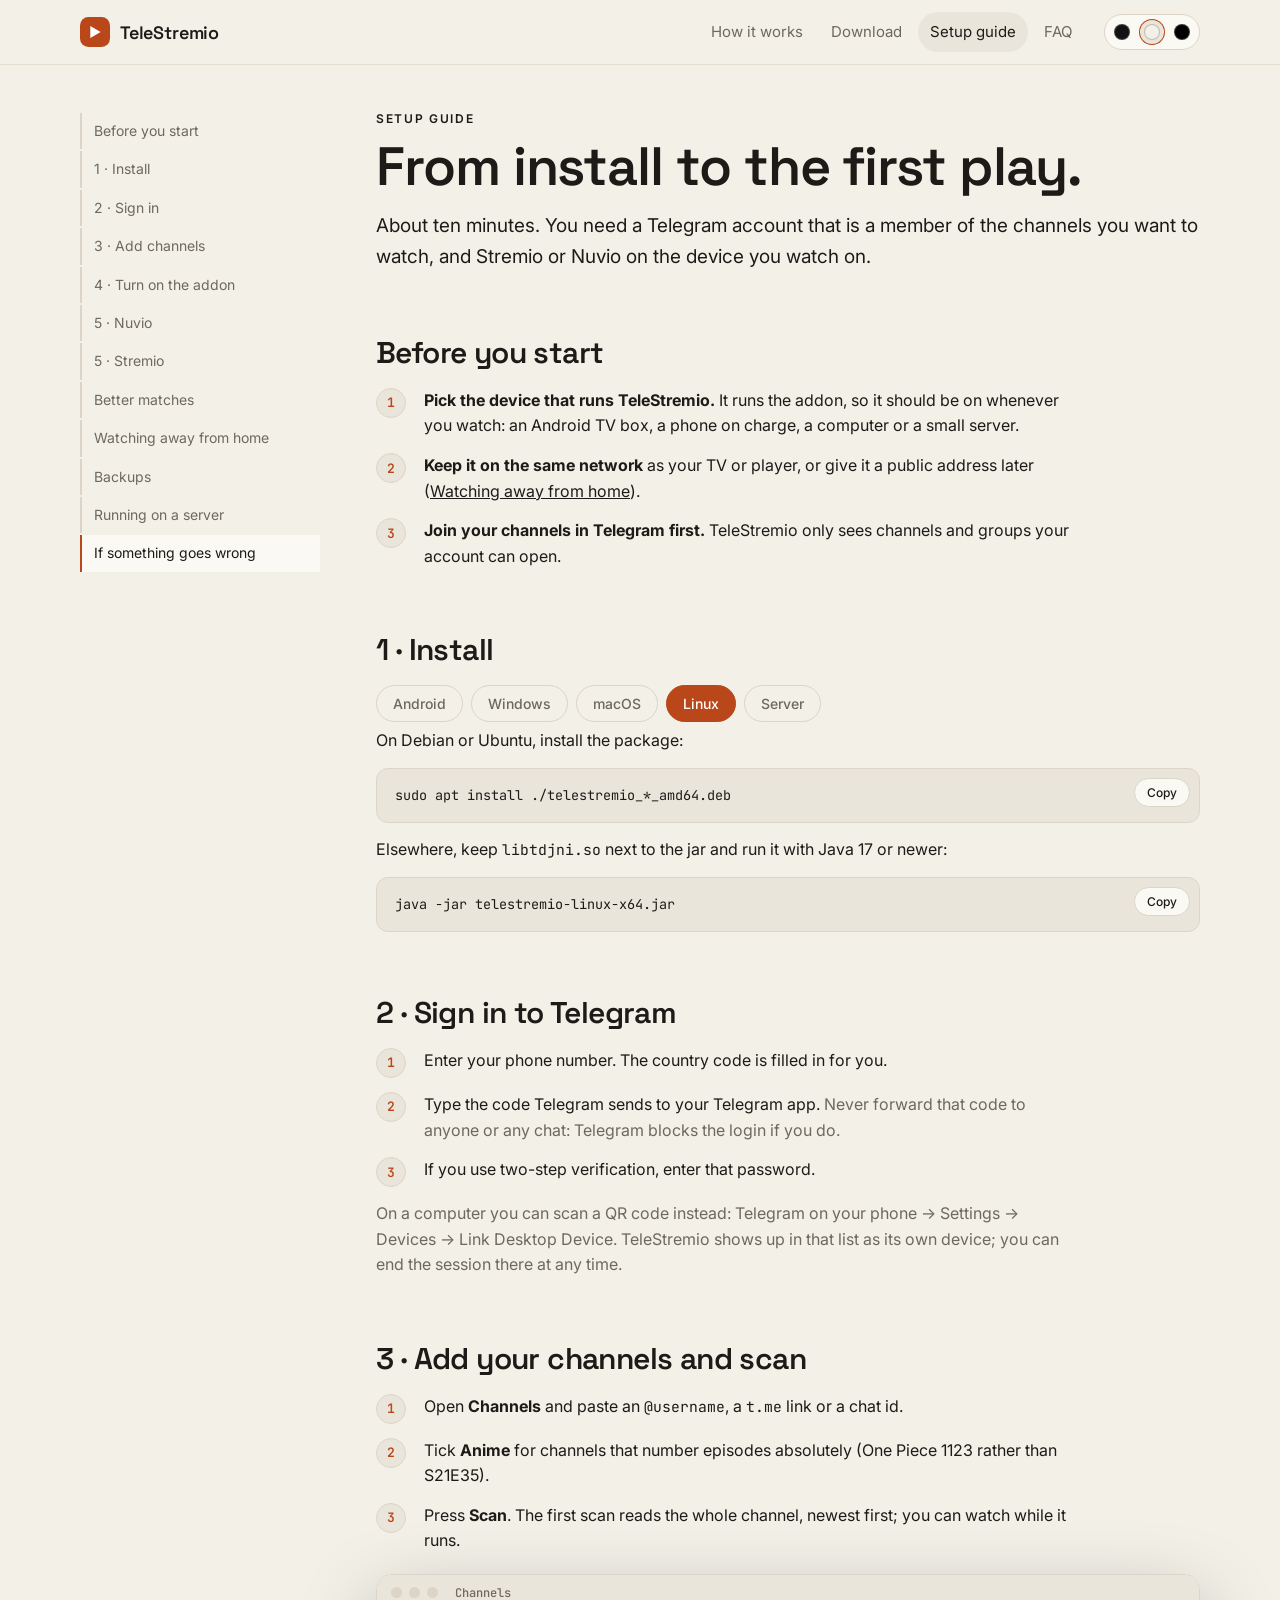
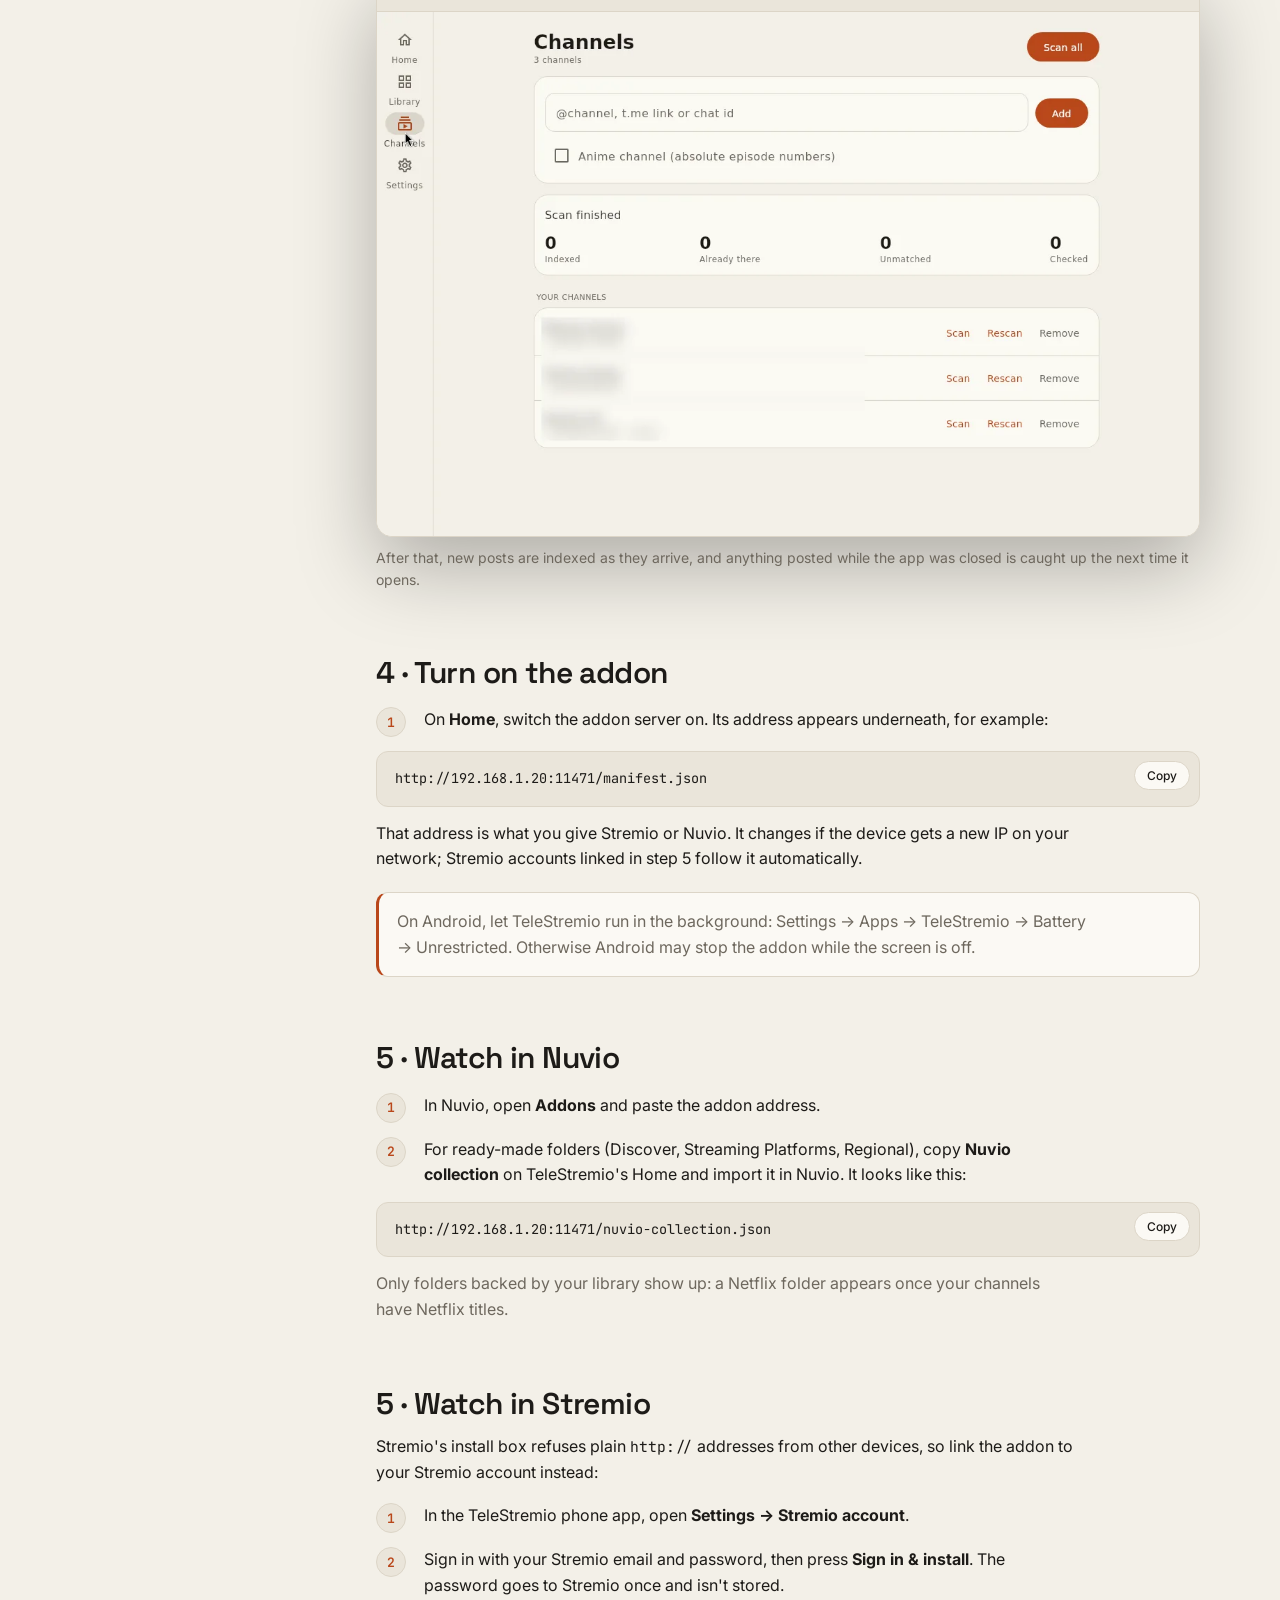
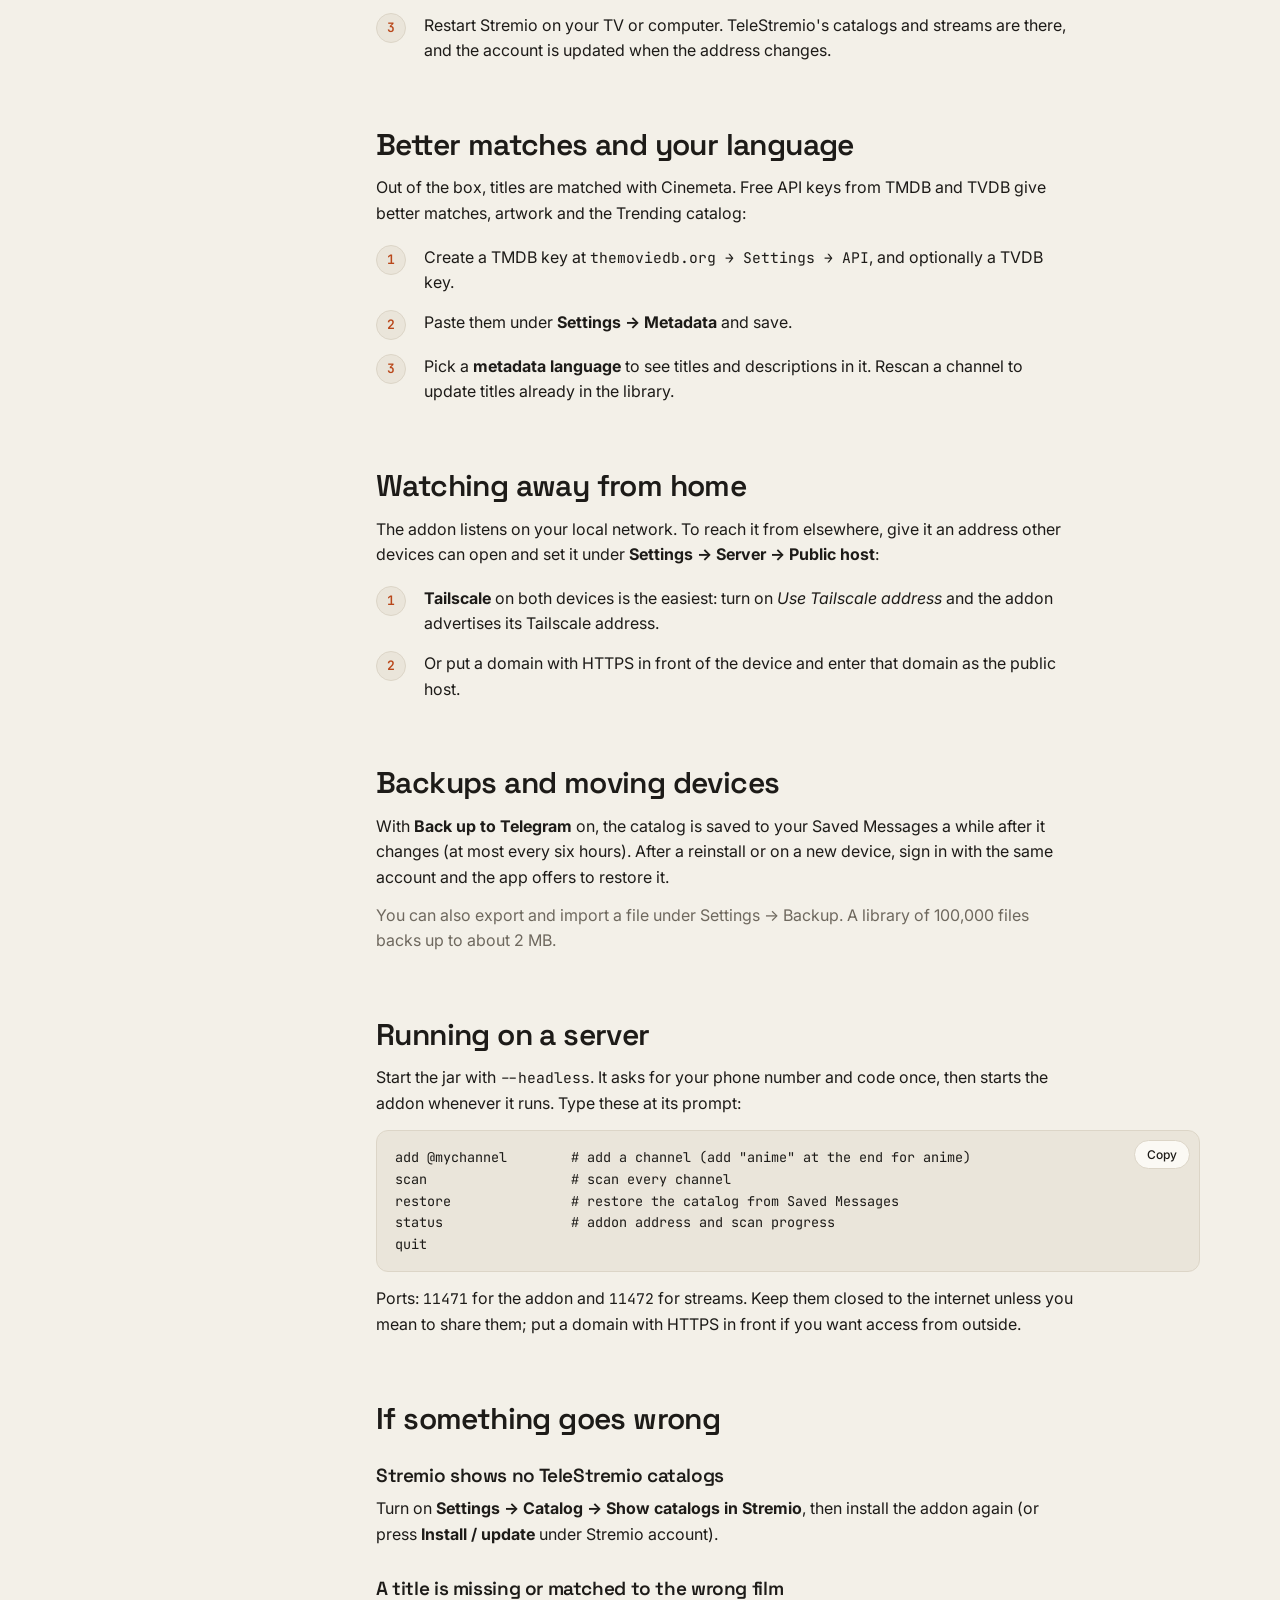
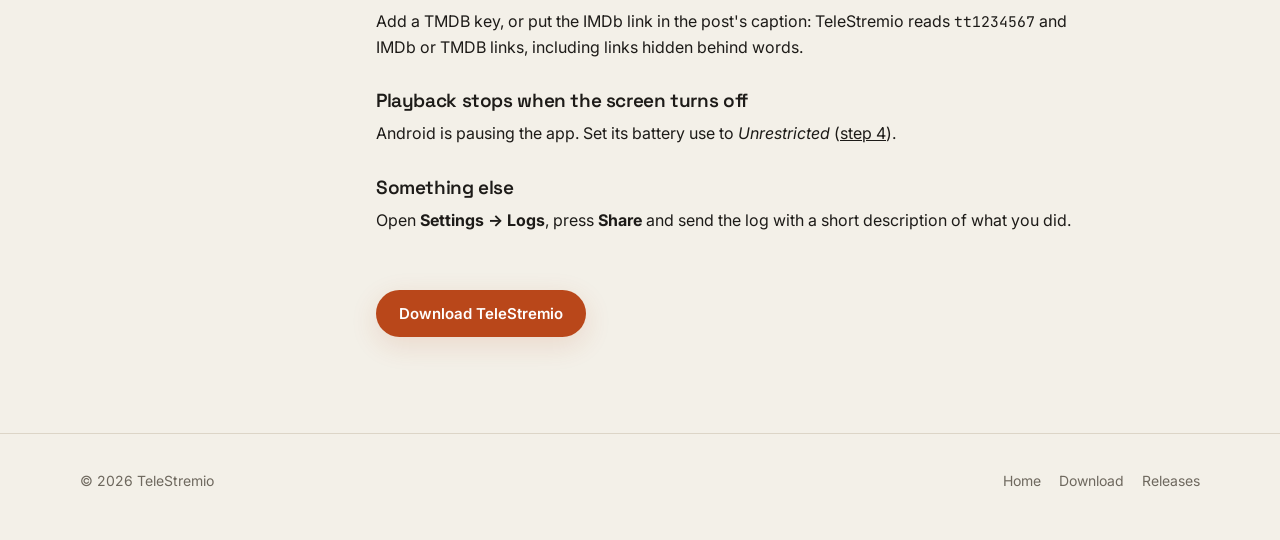
==== setup.html @ cc20a69c "Landing page and setup guide" ====
<!doctype html>
<html lang="en">
<head>
<meta charset="utf-8">
<meta name="viewport" content="width=device-width, initial-scale=1, viewport-fit=cover">
<title>TeleStremio Setup Guide</title>
<meta name="description" content="Install TeleStremio, sign in, add your channels and watch them in Stremio or Nuvio.">
<meta name="theme-color" content="#121212">
<link rel="icon" href="assets/mark.svg" type="image/svg+xml">
<link rel="preconnect" href="https://fonts.googleapis.com">
<link rel="preconnect" href="https://fonts.gstatic.com" crossorigin>
<link rel="stylesheet" href="https://fonts.googleapis.com/css2?family=Inter:wght@400;500;600&family=JetBrains+Mono:wght@400;500;600&family=Space+Grotesk:wght@500;600&display=swap">
<link rel="stylesheet" href="assets/site.css">
<script>try { const p = localStorage.getItem("palette"); if (p) document.documentElement.dataset.palette = p; } catch {}</script>
</head>
<body>

<header class="top">
  <div class="wrap">
    <a class="brand" href="./" aria-label="TeleStremio home">
      <svg viewBox="0 0 32 32" aria-hidden="true"><rect width="32" height="32" rx="9" fill="var(--accent)"/><path d="M11 9.5v13l11-6.5z" fill="var(--on-accent)"/></svg>
      TeleStremio
    </a>
    <nav class="nav" aria-label="Main">
      <a href="./#how">How it works</a>
      <a href="./#download">Download</a>
      <a href="setup.html" aria-current="page">Setup guide</a>
      <a href="./#faq">FAQ</a>
    </nav>
    <div class="palette" role="group" aria-label="Theme">
      <button type="button" data-p="ink" aria-label="Ink theme" title="Ink"><span style="background:#121212"></span></button>
      <button type="button" data-p="paper" aria-label="Paper theme" title="Paper"><span style="background:#f3f0e8"></span></button>
      <button type="button" data-p="night" aria-label="Night theme" title="Night"><span style="background:#000"></span></button>
    </div>
    <button class="menu-btn" type="button" aria-label="Menu" aria-expanded="false">
      <svg width="18" height="18" viewBox="0 0 24 24" fill="none" stroke="currentColor" stroke-width="2" stroke-linecap="round"><path d="M4 7h16M4 12h16M4 17h16"/></svg>
    </button>
  </div>
</header>

<main class="wrap guide">
  <nav class="toc" aria-label="On this page">
    <a href="#before">Before you start</a>
    <a href="#install">1 · Install</a>
    <a href="#sign-in">2 · Sign in</a>
    <a href="#channels">3 · Add channels</a>
    <a href="#addon">4 · Turn on the addon</a>
    <a href="#nuvio">5 · Nuvio</a>
    <a href="#stremio">5 · Stremio</a>
    <a href="#metadata">Better matches</a>
    <a href="#outside">Watching away from home</a>
    <a href="#backup">Backups</a>
    <a href="#server">Running on a server</a>
    <a href="#trouble">If something goes wrong</a>
  </nav>

  <article class="doc">
    <p class="eyebrow">Setup guide</p>
    <h1 style="margin-top:12px">From install to the first play.</h1>
    <p class="lede">About ten minutes. You need a Telegram account that is a member of the channels you want to watch, and Stremio or Nuvio on the device you watch on.</p>

    <h2 id="before">Before you start</h2>
    <ul class="steps">
      <li><div><b>Pick the device that runs TeleStremio.</b> It runs the addon, so it should be on whenever you watch: an Android TV box, a phone on charge, a computer or a small server.</div></li>
      <li><div><b>Keep it on the same network</b> as your TV or player, or give it a public address later (<a href="#outside">Watching away from home</a>).</div></li>
      <li><div><b>Join your channels in Telegram first.</b> TeleStremio only sees channels and groups your account can open.</div></li>
    </ul>

    <h2 id="install">1 · Install</h2>
    <div class="os-tabs tabs" role="tablist" data-group="install">
      <button class="tab os-tab" role="tab" data-os="android" aria-selected="true">Android</button>
      <button class="tab os-tab" role="tab" data-os="windows" aria-selected="false">Windows</button>
      <button class="tab os-tab" role="tab" data-os="macos" aria-selected="false">macOS</button>
      <button class="tab os-tab" role="tab" data-os="linux" aria-selected="false">Linux</button>
      <button class="tab os-tab" role="tab" data-os="server" aria-selected="false">Server</button>
    </div>
    <div class="os-panel" data-group="install" data-os="android">
      <ol class="steps">
        <li><div>Download the APK from the <a href="./#download">download section</a>. <span class="muted">If you're unsure which one, take <span class="mono">universal</span>.</span></div></li>
        <li><div>Open it and allow installs from your browser or file manager when Android asks.</div></li>
        <li><div>On Android TV, the free <b>Downloader</b> app from the Play Store can fetch the APK with the remote.</div></li>
      </ol>
      <div class="callout"><p>TeleStremio checks for new versions twice a day and tells you, even when it's closed. Updating keeps your library.</p></div>
    </div>
    <div class="os-panel" data-group="install" data-os="windows" hidden>
      <ol class="steps">
        <li><div>Download the <span class="mono">.msi</span> and run it.</div></li>
        <li><div>Windows SmartScreen may warn about an unknown publisher: choose <b>More info → Run anyway</b>.</div></li>
        <li><div>Open TeleStremio from the Start menu.</div></li>
      </ol>
    </div>
    <div class="os-panel" data-group="install" data-os="macos" hidden>
      <ol class="steps">
        <li><div>Download the <span class="mono">.dmg</span> (Apple Silicon: M1 and newer) and drag TeleStremio into Applications.</div></li>
        <li><div>The app isn't notarized yet, so the first time, <b>right-click it → Open</b>, then confirm.</div></li>
      </ol>
    </div>
    <div class="os-panel" data-group="install" data-os="linux" hidden>
      <p>On Debian or Ubuntu, install the package:</p>
      <div class="codeblock"><pre>sudo apt install ./telestremio_*_amd64.deb</pre><button class="copy" type="button">Copy</button></div>
      <p>Elsewhere, keep <span class="mono">libtdjni.so</span> next to the jar and run it with Java 17 or newer:</p>
      <div class="codeblock"><pre>java -jar telestremio-linux-x64.jar</pre><button class="copy" type="button">Copy</button></div>
    </div>
    <div class="os-panel" data-group="install" data-os="server" hidden>
      <p>No screen needed. Copy the jar and <span class="mono">libtdjni.so</span> to the server and start it headless; it signs in from the terminal. See <a href="#server">Running on a server</a>.</p>
      <div class="codeblock"><pre>java -Xmx384m -jar telestremio-linux-x64.jar --headless</pre><button class="copy" type="button">Copy</button></div>
    </div>

    <h2 id="sign-in">2 · Sign in to Telegram</h2>
    <ol class="steps">
      <li><div>Enter your phone number. The country code is filled in for you.</div></li>
      <li><div>Type the code Telegram sends to your Telegram app. <span class="muted">Never forward that code to anyone or any chat: Telegram blocks the login if you do.</span></div></li>
      <li><div>If you use two-step verification, enter that password.</div></li>
    </ol>
    <p class="muted" style="margin-top:14px">On a computer you can scan a QR code instead: Telegram on your phone → Settings → Devices → Link Desktop Device. TeleStremio shows up in that list as its own device; you can end the session there at any time.</p>

    <h2 id="channels">3 · Add your channels and scan</h2>
    <ol class="steps">
      <li><div>Open <b>Channels</b> and paste an <span class="mono">@username</span>, a <span class="mono">t.me</span> link or a chat id.</div></li>
      <li><div>Tick <b>Anime</b> for channels that number episodes absolutely (One Piece 1123 rather than S21E35).</div></li>
      <li><div>Press <b>Scan</b>. The first scan reads the whole channel, newest first; you can watch while it runs.</div></li>
    </ol>
    <figure class="figure">
      <div class="window"><div class="window-bar"><i></i><i></i><i></i><span>Channels</span></div><div class="shot"><img data-shot="channels" src="shots/ink-channels.webp" alt="The Channels screen with three channels and the scan card" width="1180" height="752" loading="lazy"></div></div>
      <figcaption>After that, new posts are indexed as they arrive, and anything posted while the app was closed is caught up the next time it opens.</figcaption>
    </figure>

    <h2 id="addon">4 · Turn on the addon</h2>
    <ol class="steps">
      <li><div>On <b>Home</b>, switch the addon server on. Its address appears underneath, for example:</div></li>
    </ol>
    <div class="codeblock"><pre>http://192.168.1.20:11471/manifest.json</pre><button class="copy" type="button">Copy</button></div>
    <p>That address is what you give Stremio or Nuvio. It changes if the device gets a new IP on your network; Stremio accounts linked in step 5 follow it automatically.</p>
    <div class="callout"><p>On Android, let TeleStremio run in the background: Settings → Apps → TeleStremio → Battery → Unrestricted. Otherwise Android may stop the addon while the screen is off.</p></div>

    <h2 id="nuvio">5 · Watch in Nuvio</h2>
    <ol class="steps">
      <li><div>In Nuvio, open <b>Addons</b> and paste the addon address.</div></li>
      <li><div>For ready-made folders (Discover, Streaming Platforms, Regional), copy <b>Nuvio collection</b> on TeleStremio's Home and import it in Nuvio. It looks like this:</div></li>
    </ol>
    <div class="codeblock"><pre>http://192.168.1.20:11471/nuvio-collection.json</pre><button class="copy" type="button">Copy</button></div>
    <p class="muted">Only folders backed by your library show up: a Netflix folder appears once your channels have Netflix titles.</p>

    <h2 id="stremio">5 · Watch in Stremio</h2>
    <p>Stremio's install box refuses plain <span class="mono">http://</span> addresses from other devices, so link the addon to your Stremio account instead:</p>
    <ol class="steps">
      <li><div>In the TeleStremio phone app, open <b>Settings → Stremio account</b>.</div></li>
      <li><div>Sign in with your Stremio email and password, then press <b>Sign in &amp; install</b>. The password goes to Stremio once and isn't stored.</div></li>
      <li><div>Restart Stremio on your TV or computer. TeleStremio's catalogs and streams are there, and the account is updated when the address changes.</div></li>
    </ol>

    <h2 id="metadata">Better matches and your language</h2>
    <p>Out of the box, titles are matched with Cinemeta. Free API keys from TMDB and TVDB give better matches, artwork and the Trending catalog:</p>
    <ol class="steps">
      <li><div>Create a TMDB key at <span class="mono">themoviedb.org → Settings → API</span>, and optionally a TVDB key.</div></li>
      <li><div>Paste them under <b>Settings → Metadata</b> and save.</div></li>
      <li><div>Pick a <b>metadata language</b> to see titles and descriptions in it. Rescan a channel to update titles already in the library.</div></li>
    </ol>

    <h2 id="outside">Watching away from home</h2>
    <p>The addon listens on your local network. To reach it from elsewhere, give it an address other devices can open and set it under <b>Settings → Server → Public host</b>:</p>
    <ul class="steps">
      <li><div><b>Tailscale</b> on both devices is the easiest: turn on <i>Use Tailscale address</i> and the addon advertises its Tailscale address.</div></li>
      <li><div>Or put a domain with HTTPS in front of the device and enter that domain as the public host.</div></li>
    </ul>

    <h2 id="backup">Backups and moving devices</h2>
    <p>With <b>Back up to Telegram</b> on, the catalog is saved to your Saved Messages a while after it changes (at most every six hours). After a reinstall or on a new device, sign in with the same account and the app offers to restore it.</p>
    <p class="muted">You can also export and import a file under Settings → Backup. A library of 100,000 files backs up to about 2 MB.</p>

    <h2 id="server">Running on a server</h2>
    <p>Start the jar with <span class="mono">--headless</span>. It asks for your phone number and code once, then starts the addon whenever it runs. Type these at its prompt:</p>
    <div class="codeblock"><pre>add @mychannel        # add a channel (add "anime" at the end for anime)
scan                  # scan every channel
restore               # restore the catalog from Saved Messages
status                # addon address and scan progress
quit</pre><button class="copy" type="button">Copy</button></div>
    <p>Ports: <span class="mono">11471</span> for the addon and <span class="mono">11472</span> for streams. Keep them closed to the internet unless you mean to share them; put a domain with HTTPS in front if you want access from outside.</p>

    <h2 id="trouble">If something goes wrong</h2>
    <h3>Stremio shows no TeleStremio catalogs</h3>
    <p>Turn on <b>Settings → Catalog → Show catalogs in Stremio</b>, then install the addon again (or press <b>Install / update</b> under Stremio account).</p>
    <h3>A title is missing or matched to the wrong film</h3>
    <p>Add a TMDB key, or put the IMDb link in the post's caption: TeleStremio reads <span class="mono">tt1234567</span> and IMDb or TMDB links, including links hidden behind words.</p>
    <h3>Playback stops when the screen turns off</h3>
    <p>Android is pausing the app. Set its battery use to <i>Unrestricted</i> (<a href="#addon">step 4</a>).</p>
    <h3>Something else</h3>
    <p>Open <b>Settings → Logs</b>, press <b>Share</b> and send the log with a short description of what you did.</p>

    <p style="margin-top:56px"><a class="btn btn-primary" href="./#download">Download TeleStremio</a></p>
  </article>
</main>

<footer>
  <div class="wrap">
    <span>© <span data-year>2026</span> TeleStremio</span>
    <nav aria-label="Footer">
      <a href="./">Home</a>
      <a href="./#download">Download</a>
      <a href="https://github.com/weebzone/TeleStremio-Landing/releases">Releases</a>
    </nav>
  </div>
</footer>

<script src="assets/site.js" defer></script>
</body>
</html>
---- assets/site.css ----
/* TeleStremio site.
   Layout: a signal path — channel → index → player — told left to right on wide screens and
   top to bottom on phones; the app's own three palettes theme the page and its screenshots. */
:root {
  /* Paper (light) */
  --bg: #f3f0e8; --surface: #fbf9f4; --surface-2: #eae5da; --line: #dcd5c7;
  --fg: #1d1b18; --muted: #6e685e; --accent: #b9471a; --on-accent: #ffffff; --ok: #3f7d2c;
  --glow: rgb(185 71 26 / .14);
  --display: "Space Grotesk", ui-sans-serif, system-ui, sans-serif;
  --body: "Inter", ui-sans-serif, system-ui, sans-serif;
  --mono: "JetBrains Mono", ui-monospace, "SFMono-Regular", Menlo, Consolas, monospace;
  --r: 18px; --r-sm: 12px;
  --max: 1160px;
  color-scheme: light;
}
/* Ink (dark) follows the system unless a palette was picked. */
@media (prefers-color-scheme: dark) {
  :root:not([data-palette]) {
    --bg: #121212; --surface: #1a1a19; --surface-2: #232321; --line: #2e2d2a;
    --fg: #efece6; --muted: #8f8a82; --accent: #e9a23b; --on-accent: #1a1405; --ok: #7bb662;
    --glow: rgb(233 162 59 / .16); color-scheme: dark;
  }
}
:root[data-palette="ink"] {
  --bg: #121212; --surface: #1a1a19; --surface-2: #232321; --line: #2e2d2a;
  --fg: #efece6; --muted: #8f8a82; --accent: #e9a23b; --on-accent: #1a1405; --ok: #7bb662;
  --glow: rgb(233 162 59 / .16); color-scheme: dark;
}
:root[data-palette="paper"] {
  --bg: #f3f0e8; --surface: #fbf9f4; --surface-2: #eae5da; --line: #dcd5c7;
  --fg: #1d1b18; --muted: #6e685e; --accent: #b9471a; --on-accent: #ffffff; --ok: #3f7d2c;
  --glow: rgb(185 71 26 / .14); color-scheme: light;
}
:root[data-palette="night"] {
  --bg: #000000; --surface: #0b0b0b; --surface-2: #151515; --line: #222222;
  --fg: #e6e6e6; --muted: #7c7c7c; --accent: #8cc4ae; --on-accent: #06140f; --ok: #8cc4ae;
  --glow: rgb(140 196 174 / .14); color-scheme: dark;
}

*, *::before, *::after { box-sizing: border-box; }
html { scroll-behavior: smooth; -webkit-text-size-adjust: 100%; }
body {
  margin: 0; background: var(--bg); color: var(--fg);
  font: 16px/1.6 var(--body); text-rendering: optimizeLegibility;
  transition: background-color .35s ease, color .35s ease;
}
img { max-width: 100%; display: block; }
a { color: inherit; }
:focus-visible { outline: 2px solid var(--accent); outline-offset: 3px; border-radius: 6px; }
h1, h2, h3 { font-family: var(--display); font-weight: 600; line-height: 1.12; letter-spacing: -.02em; text-wrap: balance; margin: 0; }
p { margin: 0; }
code, .mono { font-family: var(--mono); font-size: .92em; }

.wrap {
  width: 100%; max-width: var(--max); margin: 0 auto;
  padding-left: max(20px, env(safe-area-inset-left, 0px)); padding-right: max(20px, env(safe-area-inset-right, 0px));
}
.eyebrow { font: 600 12px/1 var(--body); letter-spacing: .14em; text-transform: uppercase; color: var(--accent); }
.lede { color: var(--muted); font-size: clamp(17px, 1.6vw, 19px); max-width: 60ch; }
section { padding-block: clamp(56px, 7vw, 96px); }

/* ── header ─────────────────────────────────────────── */
.top {
  position: sticky; top: 0; z-index: 20;
  background: color-mix(in srgb, var(--bg) 82%, transparent);
  backdrop-filter: saturate(140%) blur(12px); -webkit-backdrop-filter: saturate(140%) blur(12px);
  border-bottom: 1px solid color-mix(in srgb, var(--line) 70%, transparent);
}
.top .wrap { display: flex; align-items: center; gap: 20px; min-height: 64px; }
.brand { display: flex; align-items: center; gap: 10px; text-decoration: none; font: 600 18px var(--display); letter-spacing: -.01em; }
.brand svg { width: 30px; height: 30px; flex: none; }
.nav { display: flex; gap: 4px; margin-left: auto; }
.nav a { text-decoration: none; color: var(--muted); padding: 8px 12px; border-radius: 999px; font-size: 15px; transition: color .2s, background-color .2s; }
.nav a:hover, .nav a[aria-current="page"] { color: var(--fg); background: var(--surface-2); }
.palette { display: flex; gap: 4px; padding: 4px; border: 1px solid var(--line); border-radius: 999px; background: var(--surface); }
.palette button {
  all: unset; cursor: pointer; width: 26px; height: 26px; border-radius: 50%;
  display: grid; place-items: center; position: relative;
}
.palette button span { width: 16px; height: 16px; border-radius: 50%; border: 1px solid rgb(127 127 127 / .45); }
.palette button[aria-pressed="true"] { background: var(--surface-2); box-shadow: inset 0 0 0 1px var(--accent); }
.palette button:focus-visible { outline: 2px solid var(--accent); outline-offset: 2px; }
.menu-btn { display: none; }
@media (max-width: 860px) {
  .nav { display: none; }
  .nav.open { display: flex; position: absolute; top: 64px; left: 0; right: 0; flex-direction: column; padding: 12px 20px 18px; background: var(--bg); border-bottom: 1px solid var(--line); }
  .menu-btn { display: grid; place-items: center; margin-left: auto; width: 40px; height: 40px; border-radius: 12px; border: 1px solid var(--line); background: var(--surface); color: var(--fg); cursor: pointer; }
  .palette { order: 3; }
}

/* ── buttons ────────────────────────────────────────── */
.btn {
  display: inline-flex; align-items: center; gap: 10px; text-decoration: none; cursor: pointer;
  padding: 13px 22px; border-radius: 999px; font: 600 15px var(--body); border: 1px solid transparent;
  transition: transform .18s ease, background-color .2s, border-color .2s, box-shadow .25s;
}
.btn svg { width: 18px; height: 18px; }
.btn-primary { background: var(--accent); color: var(--on-accent); box-shadow: 0 8px 28px var(--glow); }
.btn-primary:hover { transform: translateY(-2px); box-shadow: 0 12px 34px var(--glow); }
.btn-ghost { border-color: var(--line); color: var(--fg); background: transparent; }
.btn-ghost:hover { border-color: var(--accent); transform: translateY(-2px); }
.btn-row { display: flex; flex-wrap: wrap; gap: 12px; }

/* ── hero ───────────────────────────────────────────── */
.hero { padding-block: clamp(40px, 6vw, 80px) clamp(16px, 3vw, 32px); overflow: hidden; }
.hero .wrap { display: grid; grid-template-columns: minmax(0, 9fr) minmax(0, 11fr); gap: clamp(28px, 5vw, 64px); align-items: center; }
.hero h1 { font-size: clamp(38px, 4.6vw, 60px); }
.hero h1 em { font-style: normal; color: var(--accent); }
.hero .lede { margin-top: 18px; }
.hero .btn-row { margin-top: 30px; }
.hero-meta { display: flex; flex-wrap: wrap; gap: 8px 18px; margin-top: 26px; color: var(--muted); font-size: 14px; }
.hero-meta b { color: var(--fg); font-weight: 600; }
@media (max-width: 900px) { .hero .wrap { grid-template-columns: minmax(0, 1fr); } }

/* App window frame around screenshots */
.window {
  border-radius: 16px; overflow: hidden; border: 1px solid var(--line); background: var(--surface);
  box-shadow: 0 30px 80px rgb(0 0 0 / .28), 0 0 0 1px rgb(255 255 255 / .02);
  transform: perspective(1600px) rotateY(-6deg) rotateX(2deg); transition: transform .6s cubic-bezier(.2,.7,.2,1);
}
.window:hover { transform: perspective(1600px) rotateY(0) rotateX(0); }
.window-bar { display: flex; align-items: center; gap: 7px; padding: 10px 14px; border-bottom: 1px solid var(--line); background: var(--surface-2); }
.window-bar i { width: 11px; height: 11px; border-radius: 50%; background: var(--line); }
.window-bar span { margin-left: 10px; font: 500 12px var(--mono); color: var(--muted); }
.shot { position: relative; aspect-ratio: 1180 / 752; background: var(--surface-2); }
.shot img { position: absolute; inset: 0; width: 100%; height: 100%; object-fit: cover; transition: opacity .45s ease; }
.shot img.out { opacity: 0; }
@media (max-width: 900px) { .window { transform: none; } }

/* ── signal path ────────────────────────────────────── */
.path { display: grid; grid-template-columns: repeat(3, minmax(0, 1fr)); gap: 18px; margin-top: 44px; position: relative; }
.stop { background: var(--surface); border: 1px solid var(--line); border-radius: var(--r); padding: 24px; min-width: 0; position: relative; z-index: 1; }
.stop .n { font: 600 13px var(--mono); color: var(--accent); }
.stop h3 { font-size: 21px; margin: 10px 0 8px; }
.stop p { color: var(--muted); font-size: 15px; }
.stop .sample { margin-top: 16px; padding: 12px 14px; border-radius: var(--r-sm); background: var(--surface-2); font: 13px/1.5 var(--mono); color: var(--fg); overflow-wrap: anywhere; }
.wire { position: absolute; top: 50%; left: 8%; right: 8%; height: 2px; z-index: 0; }
.wire line { stroke: var(--accent); stroke-width: 2; stroke-dasharray: 6 10; animation: flow 1.4s linear infinite; }
@keyframes flow { to { stroke-dashoffset: -32; } }
@media (max-width: 860px) { .path { grid-template-columns: minmax(0, 1fr); } .wire { display: none; } }

/* ── features ───────────────────────────────────────── */
.features { display: grid; grid-template-columns: repeat(3, minmax(0, 1fr)); gap: 1px; background: var(--line); border: 1px solid var(--line); border-radius: var(--r); overflow: hidden; margin-top: 44px; }
.feature { background: var(--bg); padding: 28px; min-width: 0; transition: background-color .25s; }
.feature:hover { background: var(--surface); }
.feature svg { width: 26px; height: 26px; color: var(--accent); }
.feature h3 { font-size: 18px; margin: 16px 0 8px; }
.feature p { color: var(--muted); font-size: 15px; }
@media (max-width: 900px) { .features { grid-template-columns: repeat(2, minmax(0, 1fr)); } }
@media (max-width: 560px) { .features { grid-template-columns: minmax(0, 1fr); } }

/* ── screens ────────────────────────────────────────── */
.tabs { display: flex; flex-wrap: wrap; gap: 8px; margin-top: 32px; }
.tab {
  all: unset; cursor: pointer; padding: 9px 16px; border-radius: 999px; border: 1px solid var(--line);
  font: 500 14px var(--body); color: var(--muted); transition: all .2s;
}
.tab:hover { color: var(--fg); border-color: var(--muted); }
.tab[aria-selected="true"] { background: var(--accent); border-color: var(--accent); color: var(--on-accent); }
.tab:focus-visible { outline: 2px solid var(--accent); outline-offset: 3px; }
.screens { display: grid; grid-template-columns: minmax(0, 8fr) minmax(0, 4fr); gap: 28px; margin-top: 26px; align-items: start; }
.screens .window { transform: none; }
.screen-note h3 { font-size: 24px; }
.screen-note p { color: var(--muted); margin-top: 10px; }
.screen-note ul { margin: 16px 0 0; padding: 0; list-style: none; display: grid; gap: 10px; }
.screen-note li { display: flex; gap: 10px; color: var(--fg); font-size: 15px; }
.screen-note li::before { content: ""; flex: none; width: 6px; height: 6px; margin-top: 9px; border-radius: 50%; background: var(--accent); }
@media (max-width: 900px) { .screens { grid-template-columns: minmax(0, 1fr); } }

/* ── download ───────────────────────────────────────── */
.platforms { display: grid; grid-template-columns: repeat(auto-fit, minmax(230px, 1fr)); gap: 16px; margin-top: 40px; }
.platform {
  display: flex; flex-direction: column; gap: 12px; padding: 24px; border-radius: var(--r);
  background: var(--surface); border: 1px solid var(--line); min-width: 0;
  transition: border-color .2s, transform .2s;
}
.platform:hover { transform: translateY(-3px); border-color: var(--muted); }
.platform.you { border-color: var(--accent); box-shadow: 0 0 0 4px var(--glow); }
.platform header { display: flex; align-items: center; gap: 12px; }
.platform header svg { width: 28px; height: 28px; color: var(--fg); }
.platform h3 { font-size: 20px; }
.platform .req { color: var(--muted); font-size: 14px; }
.platform .files { font: 13px var(--mono); color: var(--muted); }
.platform .btn { margin-top: auto; justify-content: center; }
.badge-you { margin-left: auto; font: 600 11px var(--body); letter-spacing: .08em; text-transform: uppercase; color: var(--accent); }

/* ── privacy band ───────────────────────────────────── */
.band { background: var(--surface); border-block: 1px solid var(--line); }
.band .wrap { display: grid; grid-template-columns: minmax(0, 5fr) minmax(0, 7fr); gap: 48px; align-items: start; }
.facts { display: grid; grid-template-columns: repeat(2, minmax(0, 1fr)); gap: 24px 32px; }
.fact b { display: block; font: 600 17px var(--display); }
.fact span { color: var(--muted); font-size: 15px; }
@media (max-width: 860px) { .band .wrap, .facts { grid-template-columns: minmax(0, 1fr); } }

/* ── faq ────────────────────────────────────────────── */
.faq { margin-top: 36px; border-top: 1px solid var(--line); max-width: 820px; }
.faq details { border-bottom: 1px solid var(--line); }
.faq summary { cursor: pointer; list-style: none; display: flex; justify-content: space-between; gap: 16px; padding: 20px 0; font: 600 18px var(--display); }
.faq summary::-webkit-details-marker { display: none; }
.faq summary::after { content: "+"; color: var(--accent); font-size: 22px; line-height: 1; transition: transform .25s; }
.faq details[open] summary::after { transform: rotate(45deg); }
.faq .answer { color: var(--muted); padding: 0 0 22px; max-width: 68ch; }

/* ── footer ─────────────────────────────────────────── */
footer { border-top: 1px solid var(--line); padding-block: 36px 48px; color: var(--muted); font-size: 14px; }
footer .wrap { display: flex; flex-wrap: wrap; gap: 16px 28px; align-items: center; }
footer nav { display: flex; flex-wrap: wrap; gap: 18px; margin-left: auto; }
footer a { text-decoration: none; } footer a:hover { color: var(--fg); }

/* ── guide page ─────────────────────────────────────── */
.guide { display: grid; grid-template-columns: 240px minmax(0, 1fr); gap: 56px; padding-block: 48px 96px; align-items: start; }
.toc { position: sticky; top: 88px; display: grid; gap: 2px; font-size: 14px; }
.toc a { text-decoration: none; color: var(--muted); padding: 7px 12px; border-left: 2px solid var(--line); transition: all .2s; }
.toc a:hover { color: var(--fg); }
.toc a.active { color: var(--fg); border-left-color: var(--accent); background: var(--surface); }
.doc h1 { font-size: clamp(36px, 5vw, 54px); }
.doc > .lede { margin-top: 14px; }
.doc h2 { font-size: 30px; margin: 64px 0 14px; scroll-margin-top: 90px; }
.doc h3 { font-size: 19px; margin: 30px 0 10px; }
.doc p, .doc li { color: var(--fg); max-width: 70ch; }
.doc p + p { margin-top: 12px; }
.doc .muted { color: var(--muted); }
.steps { counter-reset: s; list-style: none; padding: 0; margin: 18px 0 0; display: grid; gap: 14px; }
.steps > li { counter-increment: s; display: grid; grid-template-columns: 34px minmax(0, 1fr); gap: 14px; }
.steps > li::before {
  content: counter(s); width: 30px; height: 30px; border-radius: 50%; display: grid; place-items: center;
  background: var(--surface-2); border: 1px solid var(--line); font: 600 13px var(--mono); color: var(--accent);
}
.callout { margin: 20px 0; padding: 16px 18px; border-radius: var(--r-sm); background: var(--surface); border: 1px solid var(--line); border-left: 3px solid var(--accent); }
.callout p { color: var(--muted); }
.codeblock { position: relative; margin: 14px 0; }
.codeblock pre { margin: 0; padding: 16px 18px; padding-right: 86px; border-radius: var(--r-sm); background: var(--surface-2); border: 1px solid var(--line); overflow-x: auto; font: 13.5px/1.6 var(--mono); }
.copy { position: absolute; top: 10px; right: 10px; padding: 6px 12px; border-radius: 999px; border: 1px solid var(--line); background: var(--surface); color: var(--fg); font: 500 12px var(--body); cursor: pointer; }
.copy:hover { border-color: var(--accent); }
.os-tabs { display: flex; flex-wrap: wrap; gap: 8px; margin: 18px 0 6px; }
.os-panel[hidden] { display: none !important; }
.figure { margin: 20px 0; }
.figure .window { transform: none; }
.figure figcaption { color: var(--muted); font-size: 14px; margin-top: 10px; }
.kbd { font: 12.5px var(--mono); padding: 2px 7px; border-radius: 6px; border: 1px solid var(--line); background: var(--surface); }
@media (max-width: 900px) { .guide { grid-template-columns: minmax(0, 1fr); gap: 24px; } .toc { position: static; display: flex; flex-wrap: wrap; } .toc a { border-left: none; border: 1px solid var(--line); border-radius: 999px; } }

/* ── motion ─────────────────────────────────────────── */
.rise { animation: rise .7s cubic-bezier(.2,.7,.2,1) both; }
.rise.d1 { animation-delay: .08s; } .rise.d2 { animation-delay: .16s; } .rise.d3 { animation-delay: .24s; }
@keyframes rise { from { transform: translateY(14px); } to { transform: none; } }
@media (prefers-reduced-motion: reduce) {
  *, *::before, *::after { animation: none !important; transition: none !important; scroll-behavior: auto !important; }
  .window { transform: none !important; }
}
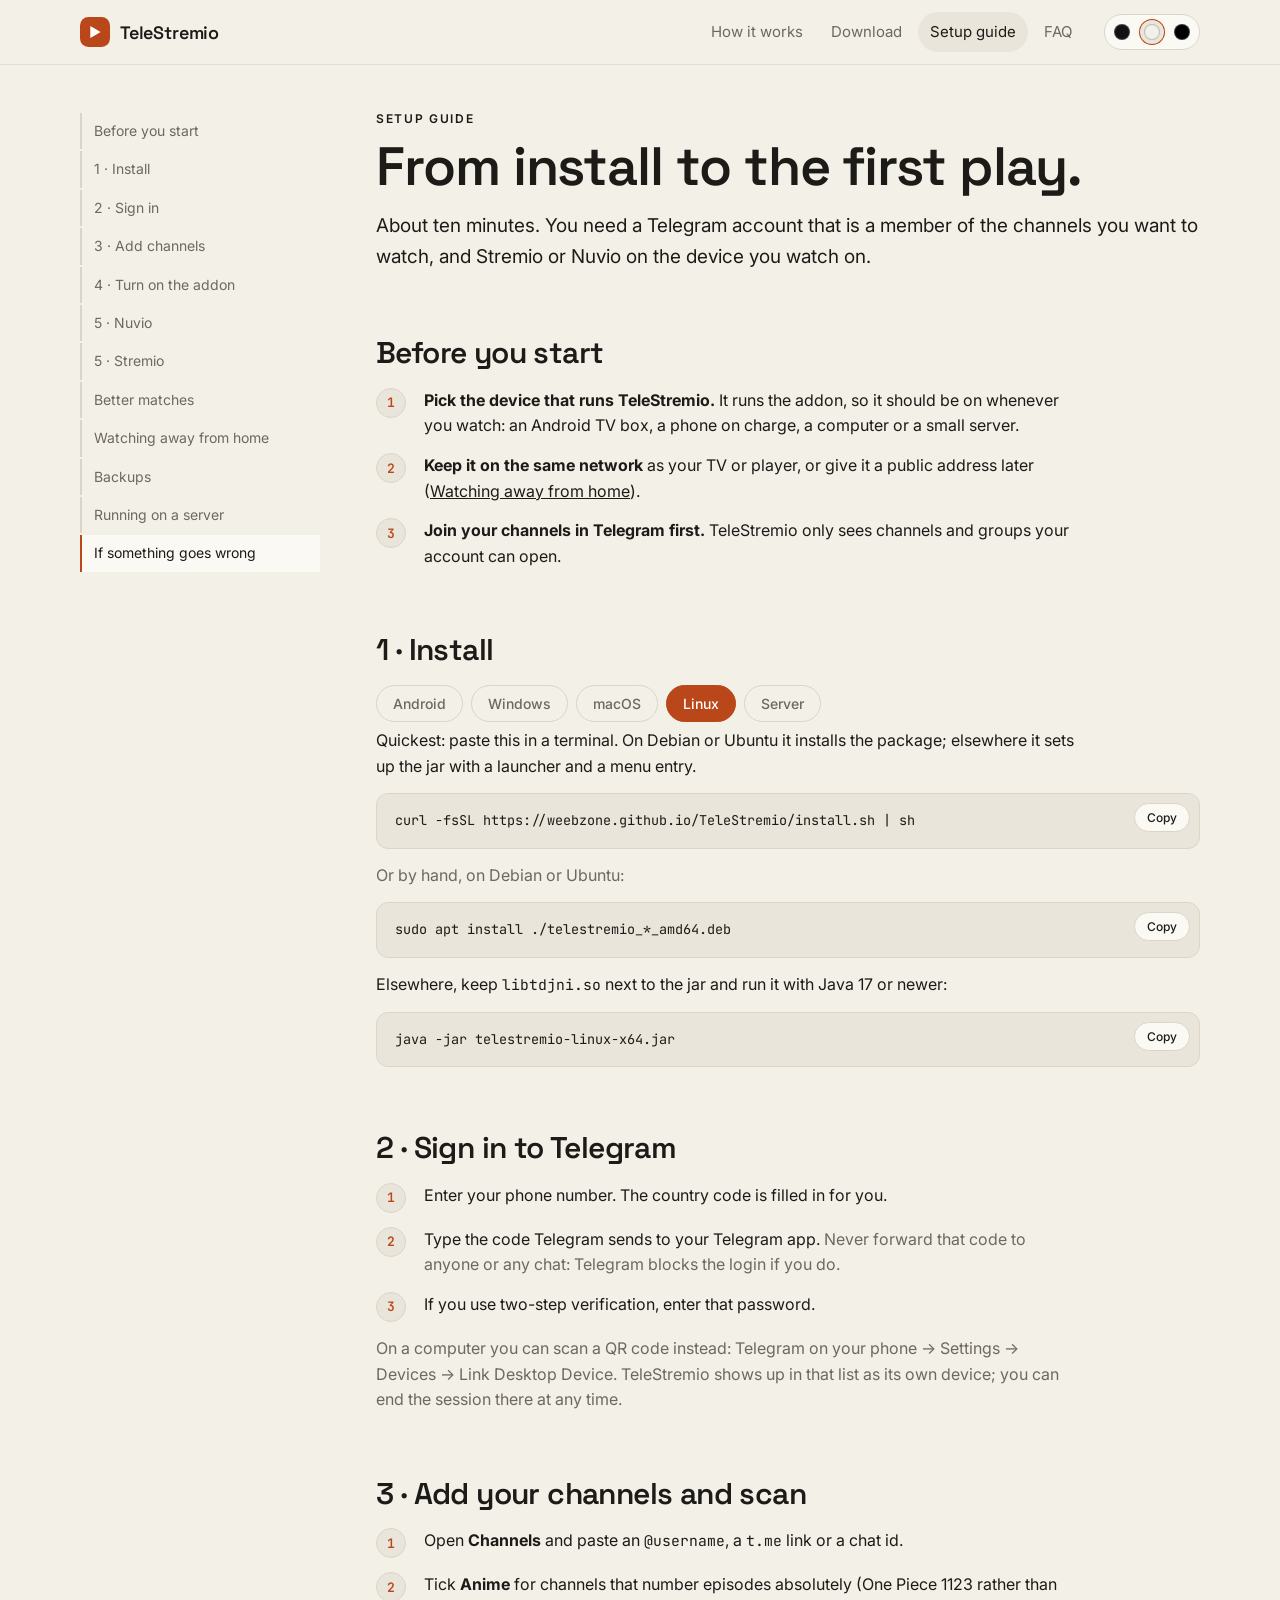
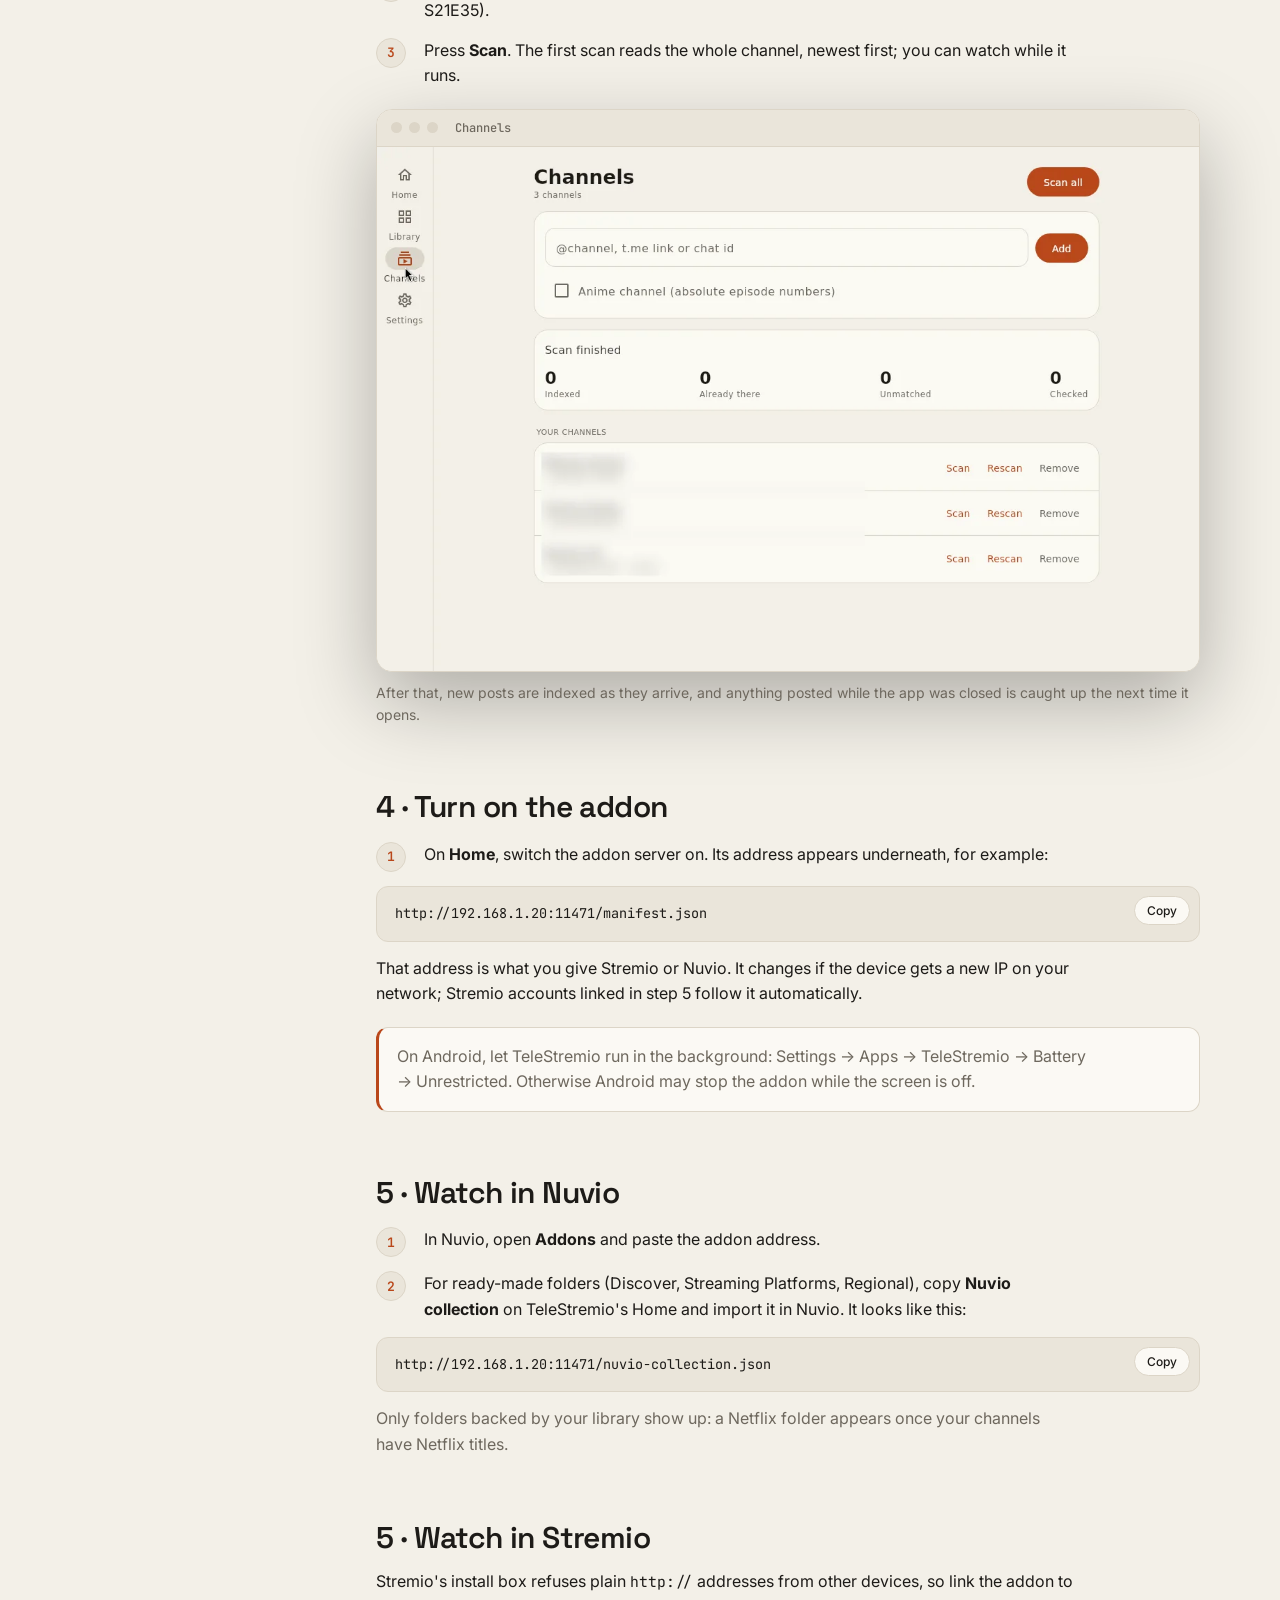
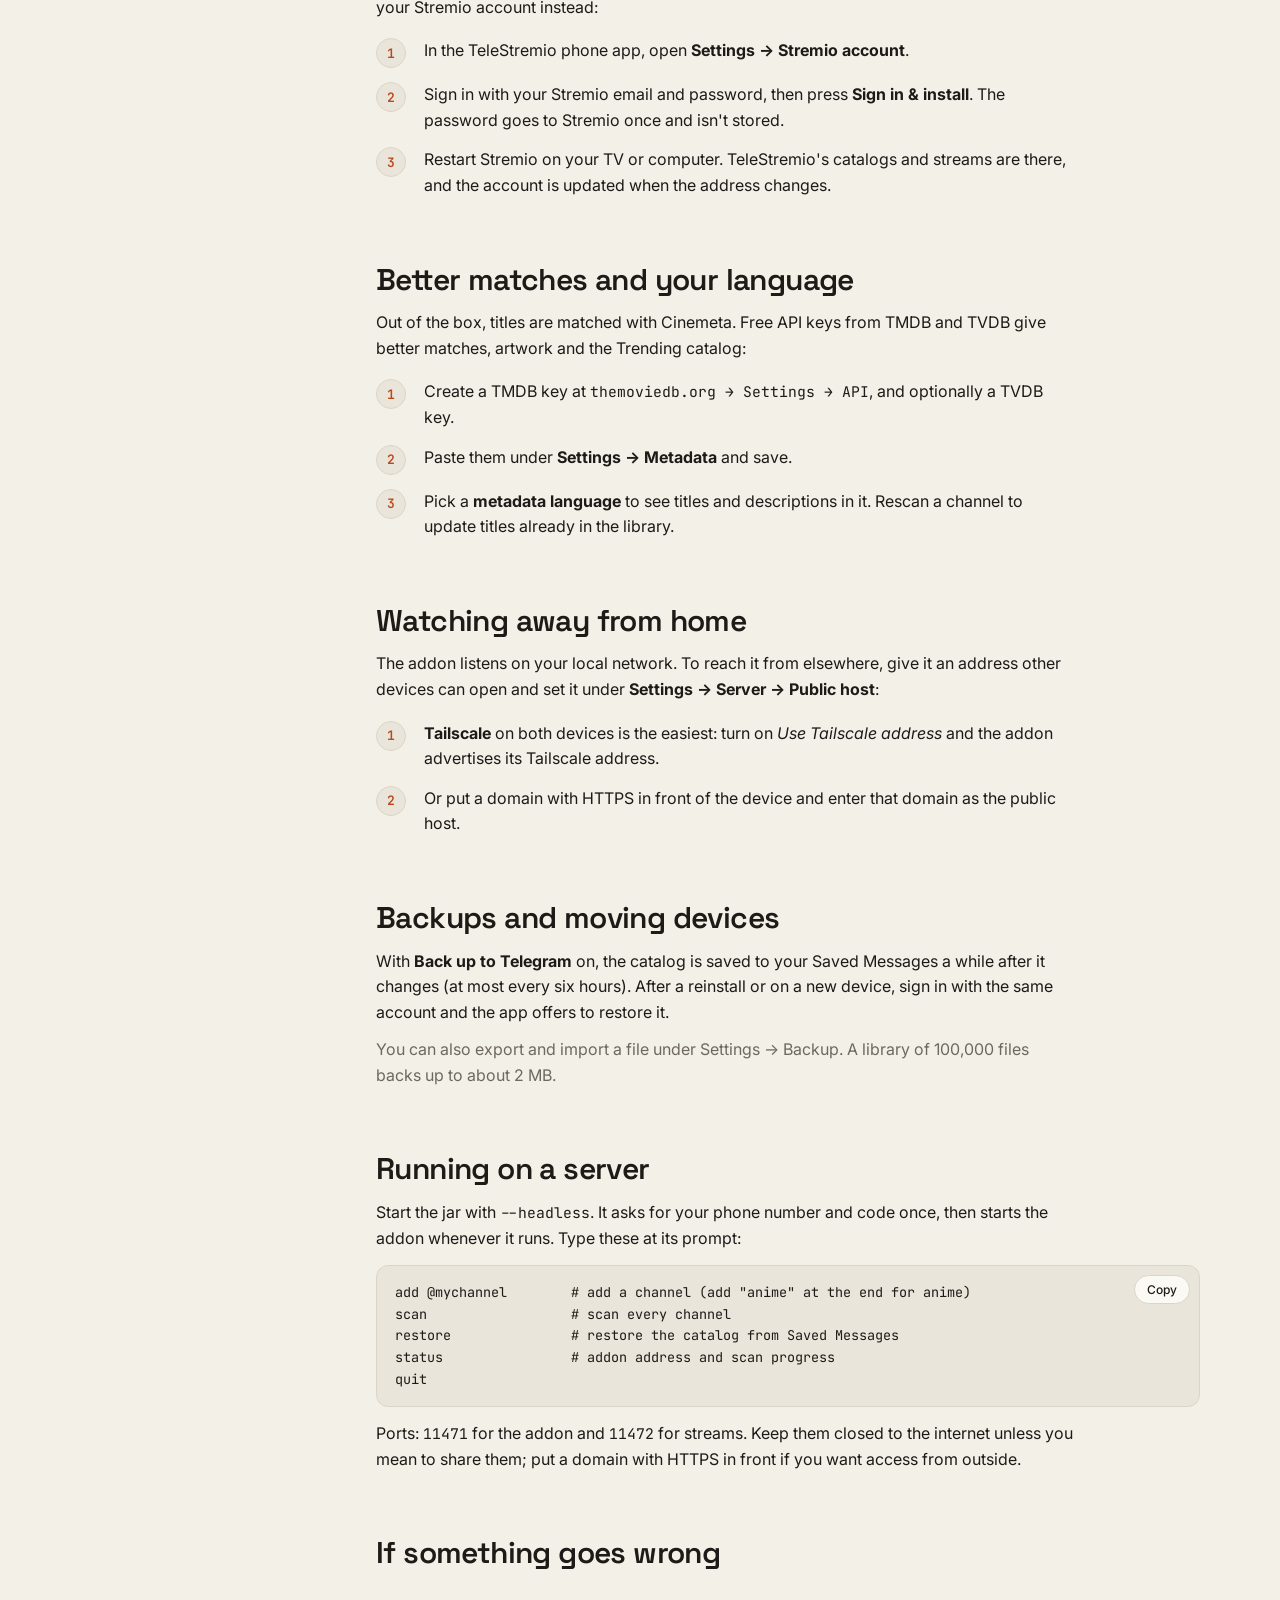
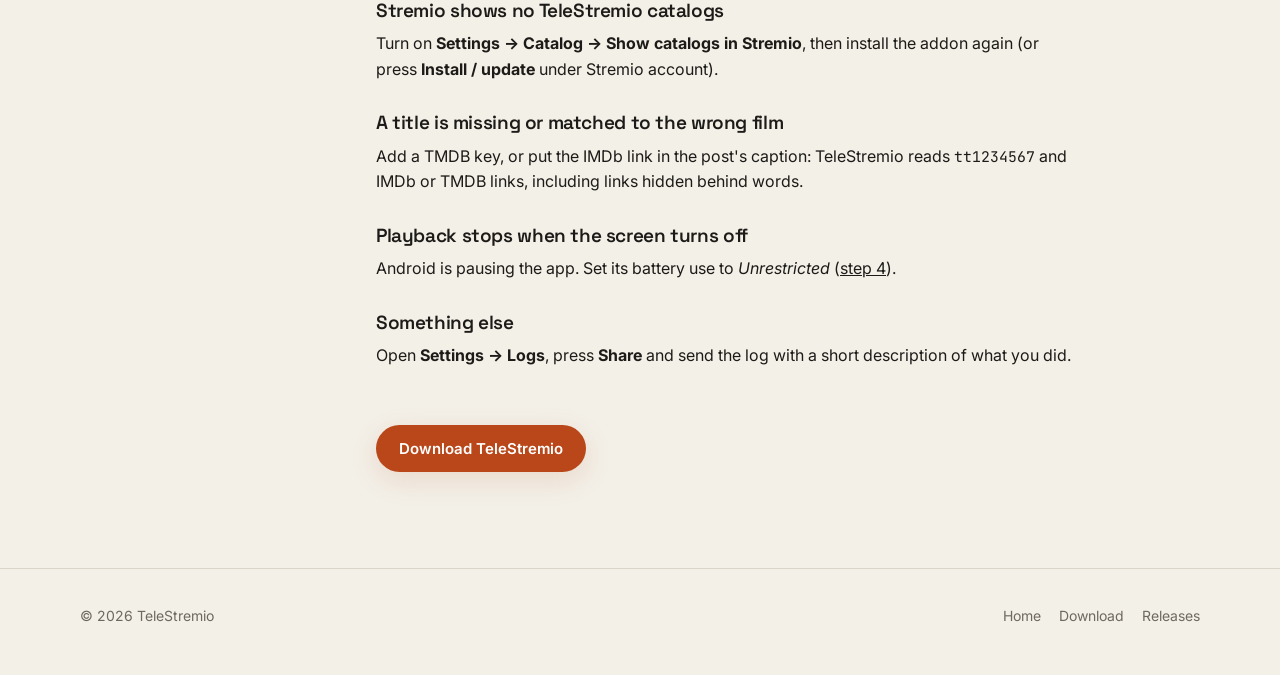
==== commit d3af44bb: "One-line installers for Windows, macOS and Linux" ====
--- a/setup.html
+++ b/setup.html
@@ -83,6 +83,9 @@
       <div class="callout"><p>TeleStremio checks for new versions twice a day and tells you, even when it's closed. Updating keeps your library.</p></div>
     </div>
     <div class="os-panel" data-group="install" data-os="windows" hidden>
+      <p>Quickest: open <b>PowerShell</b> and paste this. It downloads the newest installer and runs it.</p>
+      <div class="codeblock"><pre>irm https://weebzone.github.io/TeleStremio/install.ps1 | iex</pre><button class="copy" type="button">Copy</button></div>
+      <p class="muted">Or by hand:</p>
       <ol class="steps">
         <li><div>Download the <span class="mono">.msi</span> and run it.</div></li>
         <li><div>Windows SmartScreen may warn about an unknown publisher: choose <b>More info → Run anyway</b>.</div></li>
@@ -90,13 +93,18 @@
       </ol>
     </div>
     <div class="os-panel" data-group="install" data-os="macos" hidden>
+      <p>Quickest: open <b>Terminal</b> and paste this. It puts TeleStremio in Applications and skips the "unidentified developer" prompt.</p>
+      <div class="codeblock"><pre>curl -fsSL https://weebzone.github.io/TeleStremio/install.sh | sh</pre><button class="copy" type="button">Copy</button></div>
+      <p class="muted">Or by hand:</p>
       <ol class="steps">
         <li><div>Download the <span class="mono">.dmg</span> (Apple Silicon: M1 and newer) and drag TeleStremio into Applications.</div></li>
         <li><div>The app isn't notarized yet, so the first time, <b>right-click it → Open</b>, then confirm.</div></li>
       </ol>
     </div>
     <div class="os-panel" data-group="install" data-os="linux" hidden>
-      <p>On Debian or Ubuntu, install the package:</p>
+      <p>Quickest: paste this in a terminal. On Debian or Ubuntu it installs the package; elsewhere it sets up the jar with a launcher and a menu entry.</p>
+      <div class="codeblock"><pre>curl -fsSL https://weebzone.github.io/TeleStremio/install.sh | sh</pre><button class="copy" type="button">Copy</button></div>
+      <p class="muted">Or by hand, on Debian or Ubuntu:</p>
       <div class="codeblock"><pre>sudo apt install ./telestremio_*_amd64.deb</pre><button class="copy" type="button">Copy</button></div>
       <p>Elsewhere, keep <span class="mono">libtdjni.so</span> next to the jar and run it with Java 17 or newer:</p>
       <div class="codeblock"><pre>java -jar telestremio-linux-x64.jar</pre><button class="copy" type="button">Copy</button></div>
@@ -197,7 +205,7 @@
     <nav aria-label="Footer">
       <a href="./">Home</a>
       <a href="./#download">Download</a>
-      <a href="https://github.com/weebzone/TeleStremio-Landing/releases">Releases</a>
+      <a href="https://github.com/weebzone/Telegram-Stremio/releases">Releases</a>
     </nav>
   </div>
 </footer>
--- a/assets/site.css
+++ b/assets/site.css
@@ -183,6 +183,10 @@
 .platform .files { font: 13px var(--mono); color: var(--muted); }
 .platform .btn { margin-top: auto; justify-content: center; }
 .badge-you { margin-left: auto; font: 600 11px var(--body); letter-spacing: .08em; text-transform: uppercase; color: var(--accent); }
+
+.install-cmds { display: grid; grid-template-columns: repeat(2, minmax(0, 1fr)); gap: 16px; margin-top: 28px; }
+.install-cmds .codeblock { margin: 0; }
+@media (max-width: 860px) { .install-cmds { grid-template-columns: minmax(0, 1fr); } }
 
 /* ── privacy band ───────────────────────────────────── */
 .band { background: var(--surface); border-block: 1px solid var(--line); }
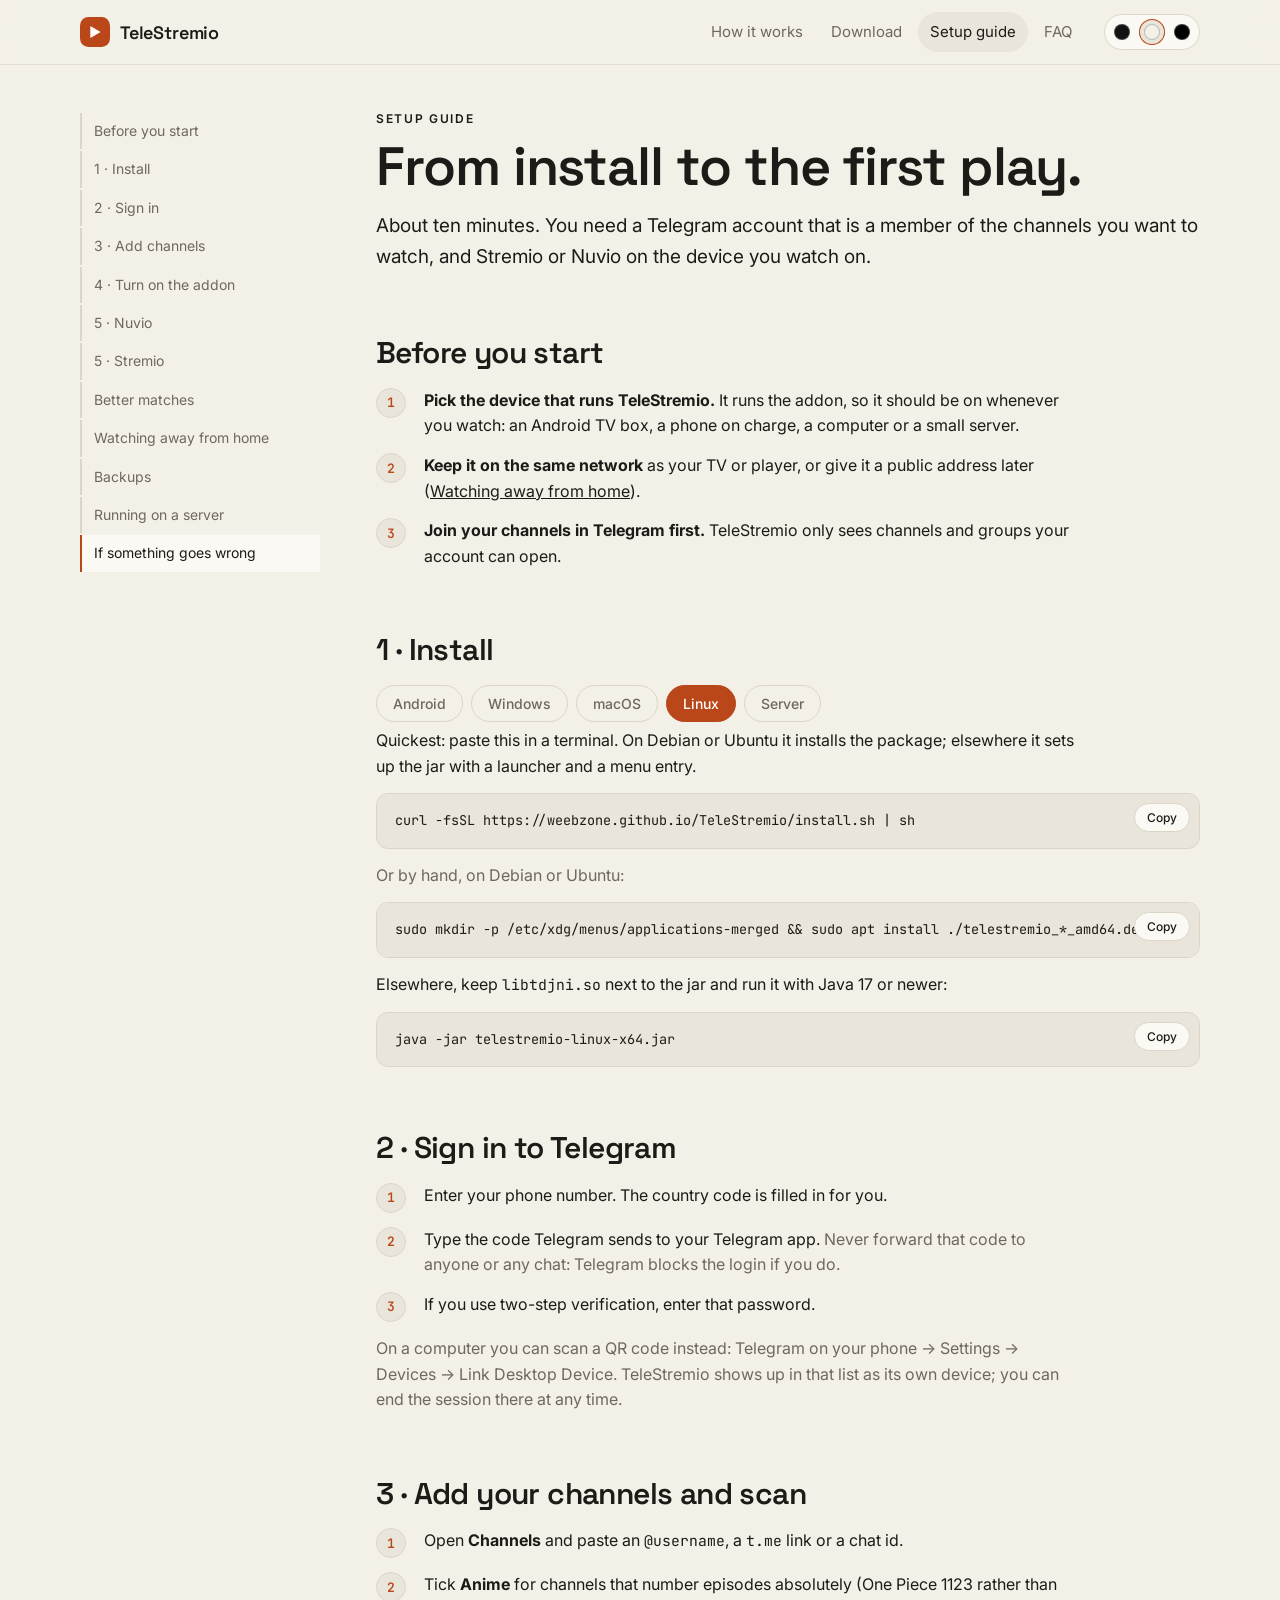
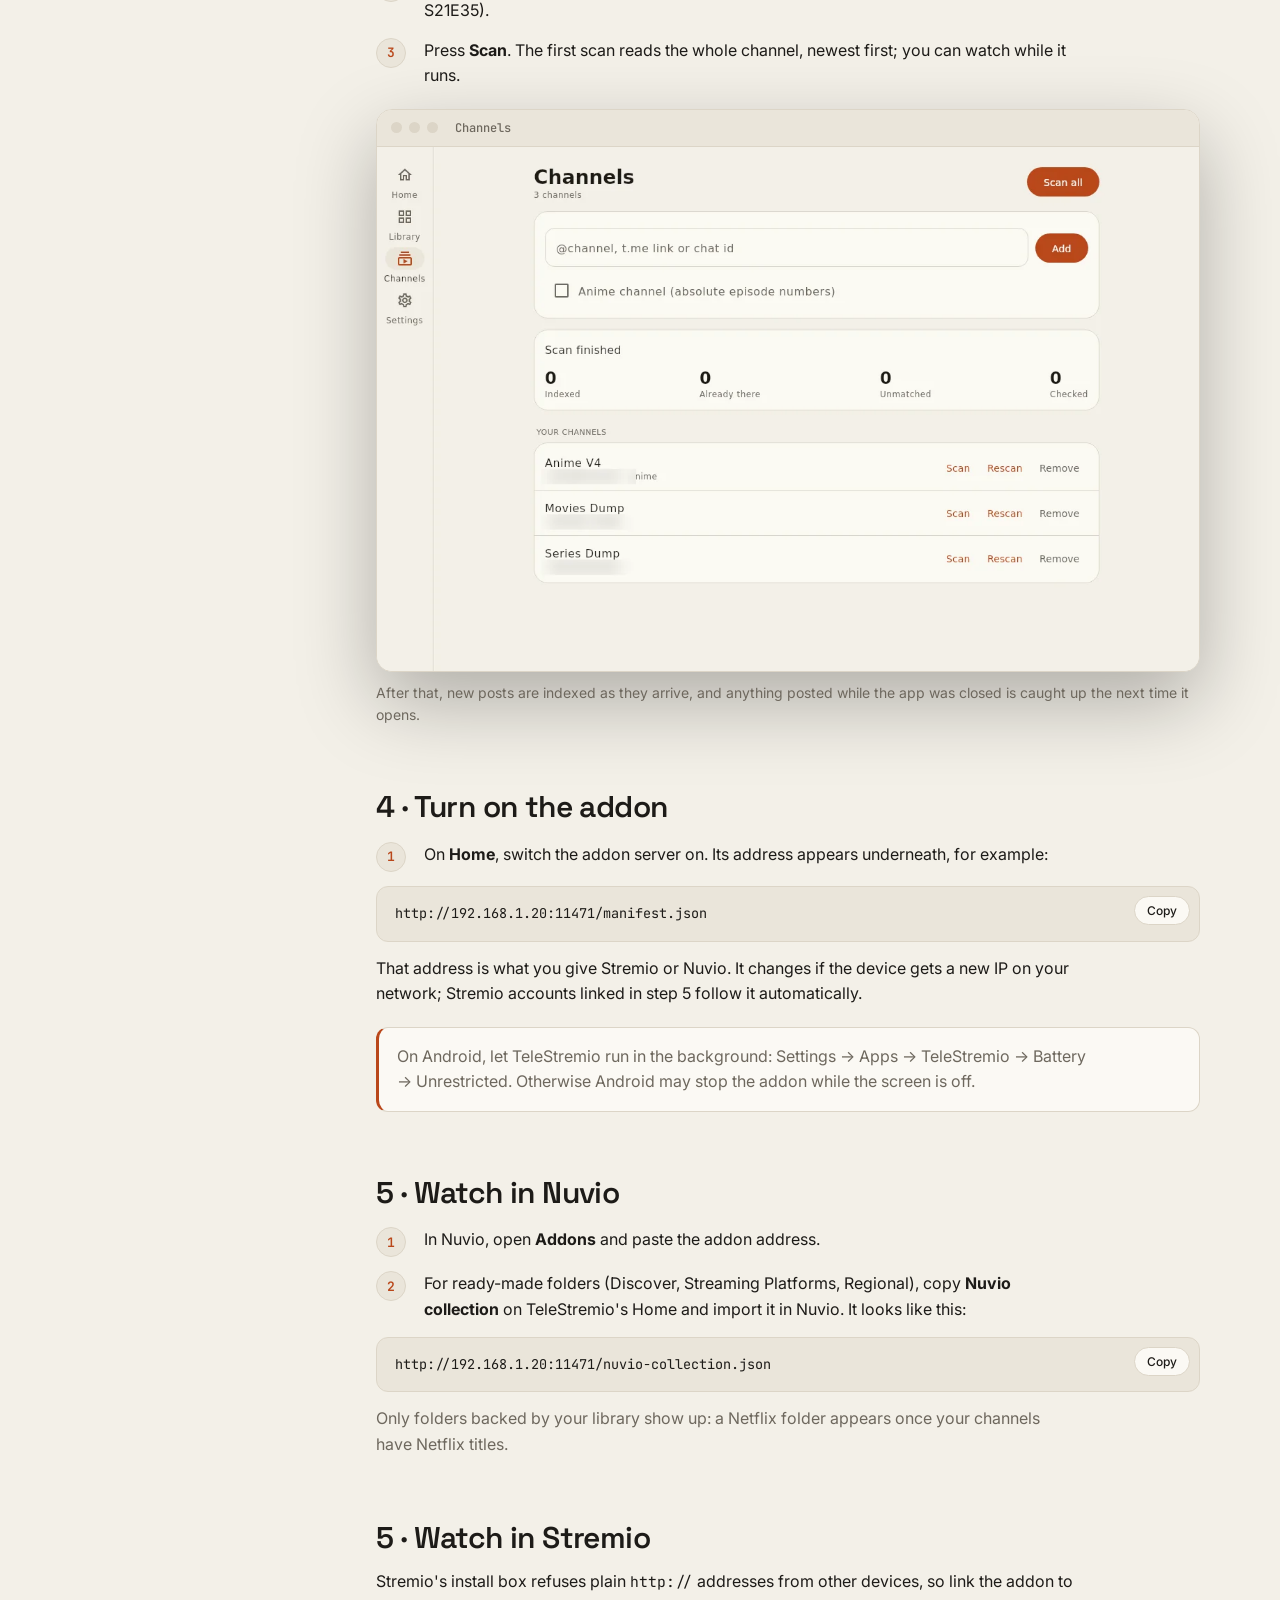
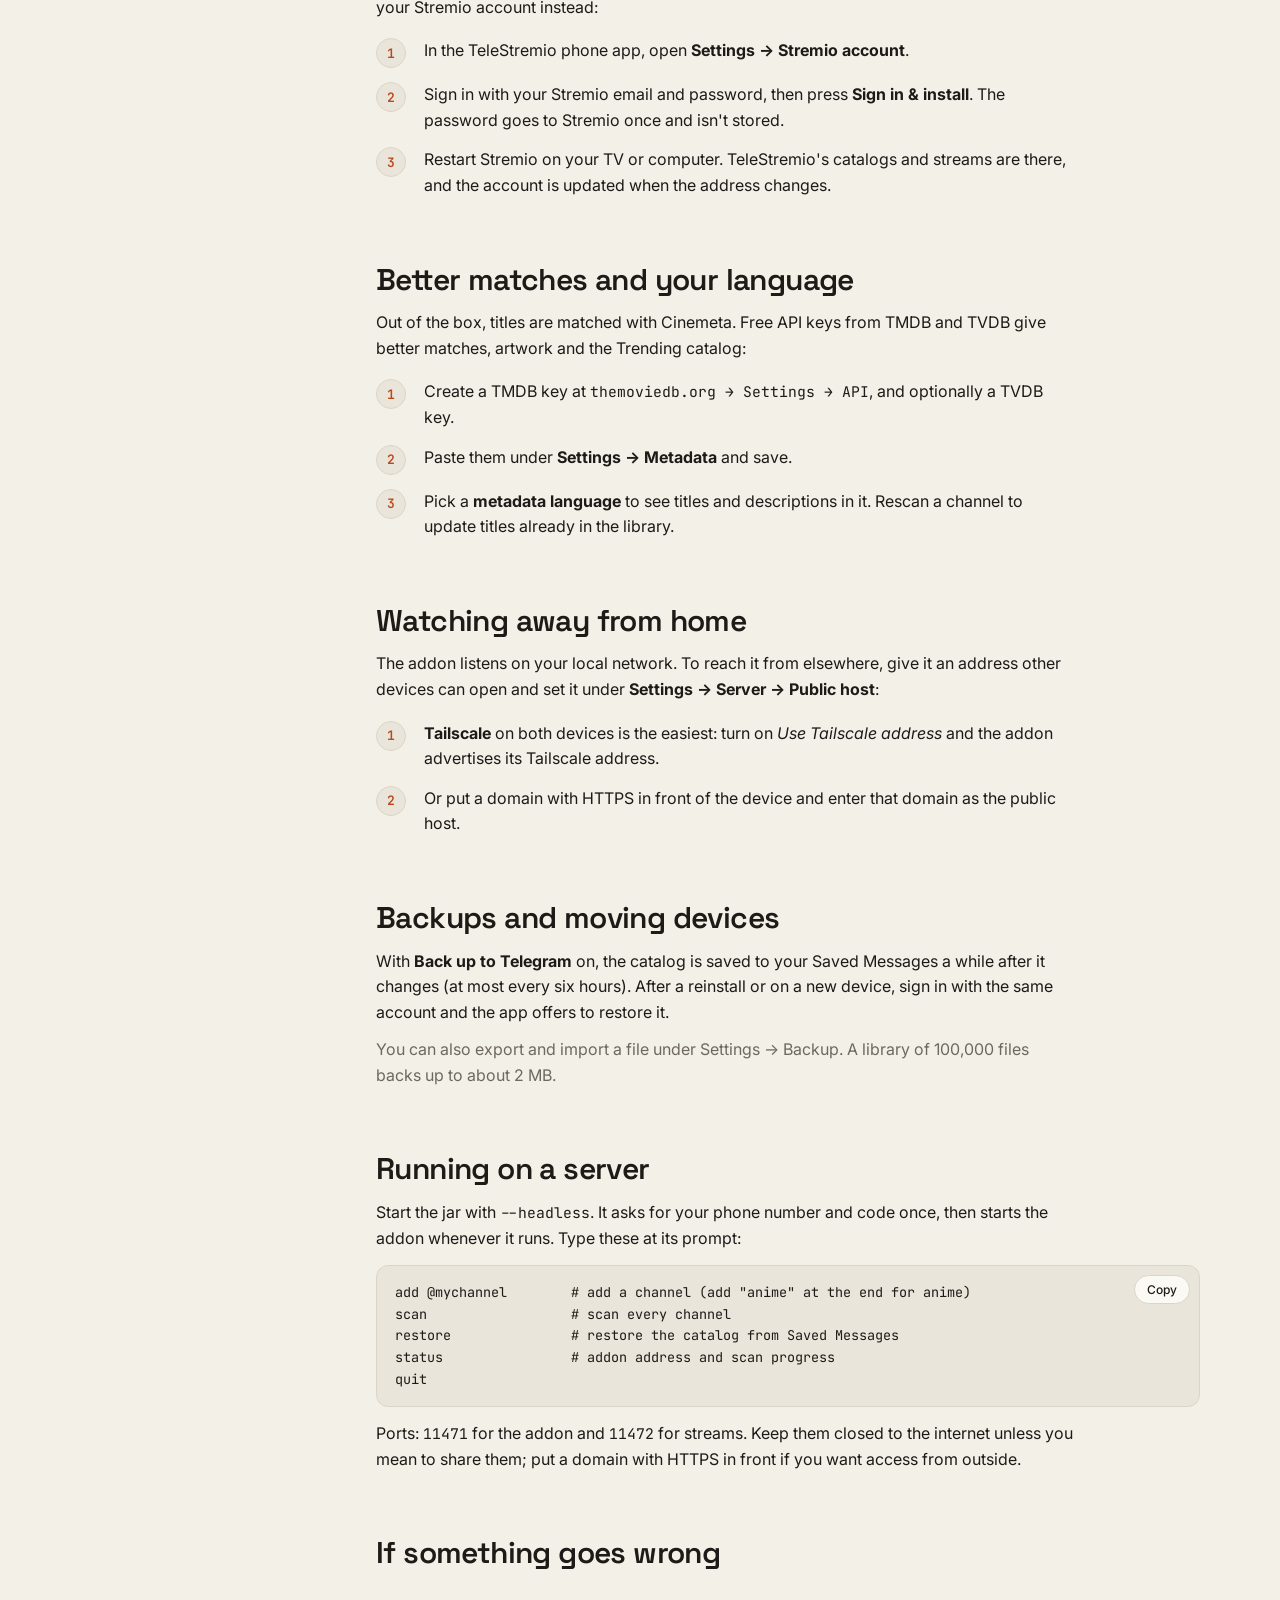
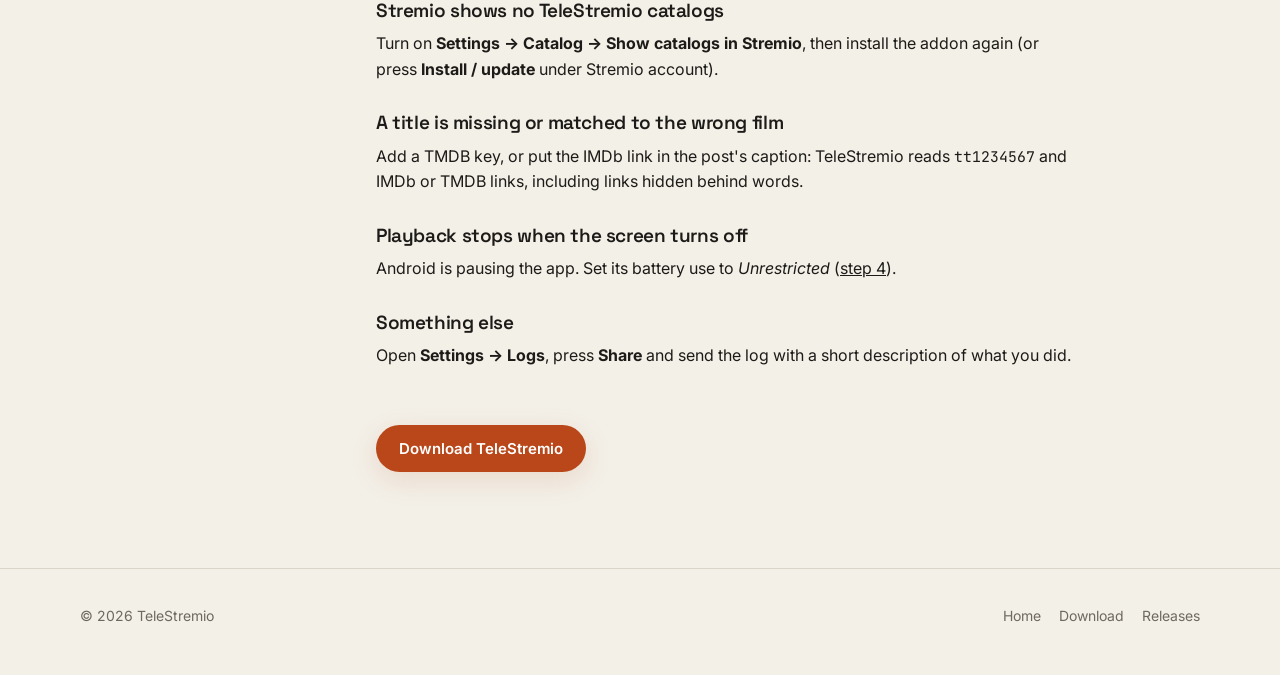
==== commit 04bfb56a: "Linux: create the menu folder before installing the .deb On machines without a desktop (servers, CI)" ====
--- a/setup.html
+++ b/setup.html
@@ -105,7 +105,7 @@
       <p>Quickest: paste this in a terminal. On Debian or Ubuntu it installs the package; elsewhere it sets up the jar with a launcher and a menu entry.</p>
       <div class="codeblock"><pre>curl -fsSL https://weebzone.github.io/TeleStremio/install.sh | sh</pre><button class="copy" type="button">Copy</button></div>
       <p class="muted">Or by hand, on Debian or Ubuntu:</p>
-      <div class="codeblock"><pre>sudo apt install ./telestremio_*_amd64.deb</pre><button class="copy" type="button">Copy</button></div>
+      <div class="codeblock"><pre>sudo mkdir -p /etc/xdg/menus/applications-merged && sudo apt install ./telestremio_*_amd64.deb</pre><button class="copy" type="button">Copy</button></div>
       <p>Elsewhere, keep <span class="mono">libtdjni.so</span> next to the jar and run it with Java 17 or newer:</p>
       <div class="codeblock"><pre>java -jar telestremio-linux-x64.jar</pre><button class="copy" type="button">Copy</button></div>
     </div>
--- a/assets/site.css
+++ b/assets/site.css
@@ -127,6 +127,16 @@
 .shot img.out { opacity: 0; }
 @media (max-width: 900px) { .window { transform: none; } }
 
+/* Phone frame: same screens on Android, overlapping the desktop window in the hero */
+/* Corners scale with the phone's width (horizontal % / vertical %), so a small phone isn't oval. */
+.phone { border-radius: 13% / 6.4%; padding: 5px; background: #0b0b0c; border: 1px solid var(--line); box-shadow: 0 28px 70px rgb(0 0 0 / .34); }
+.phone-shot { position: relative; aspect-ratio: 720 / 1480; border-radius: 10.5% / 5.1%; overflow: hidden; background: var(--surface-2); }
+.phone-shot img { position: absolute; inset: 0; width: 100%; height: 100%; object-fit: cover; transition: opacity .45s ease; }
+.phone-shot img.out { opacity: 0; }
+.devices { position: relative; padding: 0 9% 9% 0; }
+.devices .phone { position: absolute; right: 0; bottom: 0; width: 25%; transform: rotate(3deg); transition: transform .6s cubic-bezier(.2,.7,.2,1); }
+.devices:hover .phone { transform: rotate(0) translateY(-6px); }
+
 /* ── signal path ────────────────────────────────────── */
 .path { display: grid; grid-template-columns: repeat(3, minmax(0, 1fr)); gap: 18px; margin-top: 44px; position: relative; }
 .stop { background: var(--surface); border: 1px solid var(--line); border-radius: var(--r); padding: 24px; min-width: 0; position: relative; z-index: 1; }
@@ -158,14 +168,15 @@
 .tab:hover { color: var(--fg); border-color: var(--muted); }
 .tab[aria-selected="true"] { background: var(--accent); border-color: var(--accent); color: var(--on-accent); }
 .tab:focus-visible { outline: 2px solid var(--accent); outline-offset: 3px; }
-.screens { display: grid; grid-template-columns: minmax(0, 8fr) minmax(0, 4fr); gap: 28px; margin-top: 26px; align-items: start; }
+.screens { display: grid; grid-template-columns: minmax(0, 7fr) minmax(0, 2.3fr) minmax(0, 3fr); gap: 28px; margin-top: 26px; align-items: start; }
 .screens .window { transform: none; }
 .screen-note h3 { font-size: 24px; }
 .screen-note p { color: var(--muted); margin-top: 10px; }
 .screen-note ul { margin: 16px 0 0; padding: 0; list-style: none; display: grid; gap: 10px; }
 .screen-note li { display: flex; gap: 10px; color: var(--fg); font-size: 15px; }
 .screen-note li::before { content: ""; flex: none; width: 6px; height: 6px; margin-top: 9px; border-radius: 50%; background: var(--accent); }
-@media (max-width: 900px) { .screens { grid-template-columns: minmax(0, 1fr); } }
+@media (max-width: 1100px) { .screens { grid-template-columns: minmax(0, 3fr) minmax(0, 1fr); } .screen-note { grid-column: 1 / -1; } }
+@media (max-width: 640px) { .screens { grid-template-columns: minmax(0, 1fr); } .screens .phone { width: min(64%, 260px); justify-self: center; } }
 
 /* ── download ───────────────────────────────────────── */
 .platforms { display: grid; grid-template-columns: repeat(auto-fit, minmax(230px, 1fr)); gap: 16px; margin-top: 40px; }
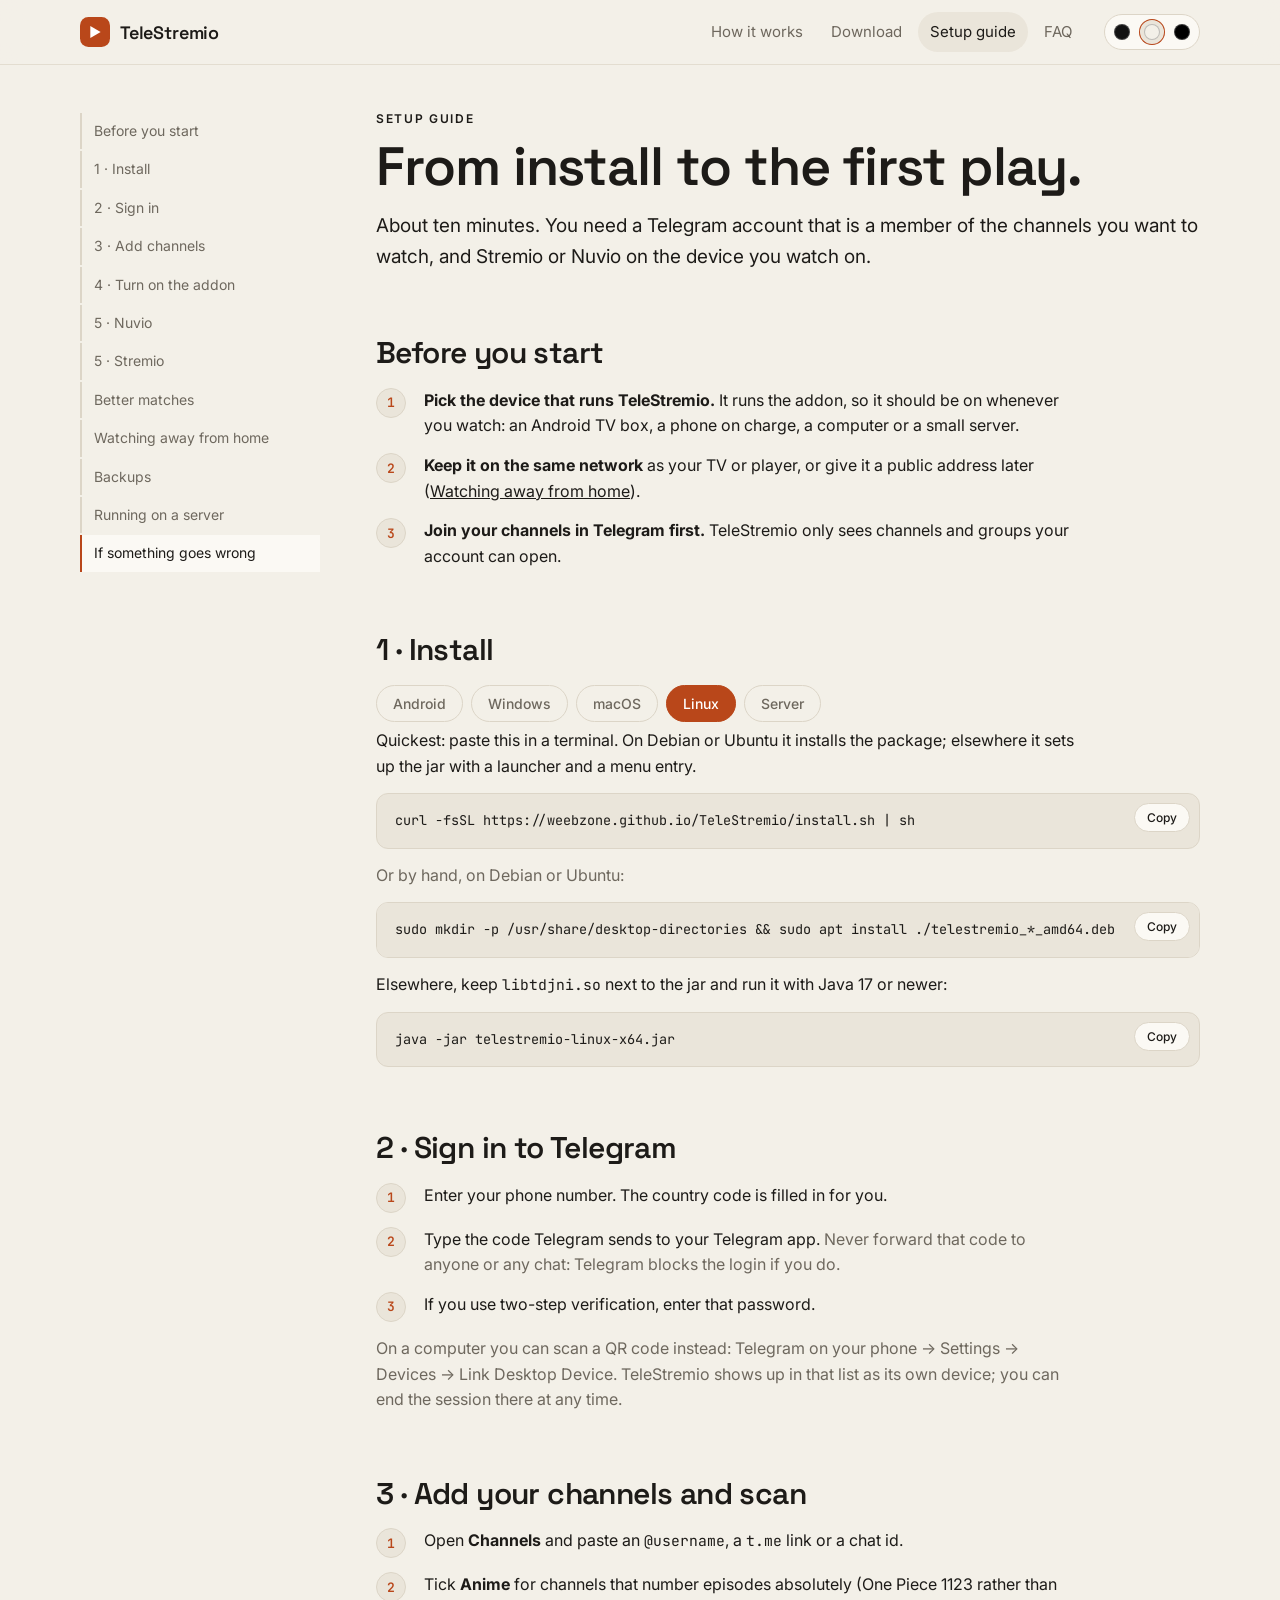
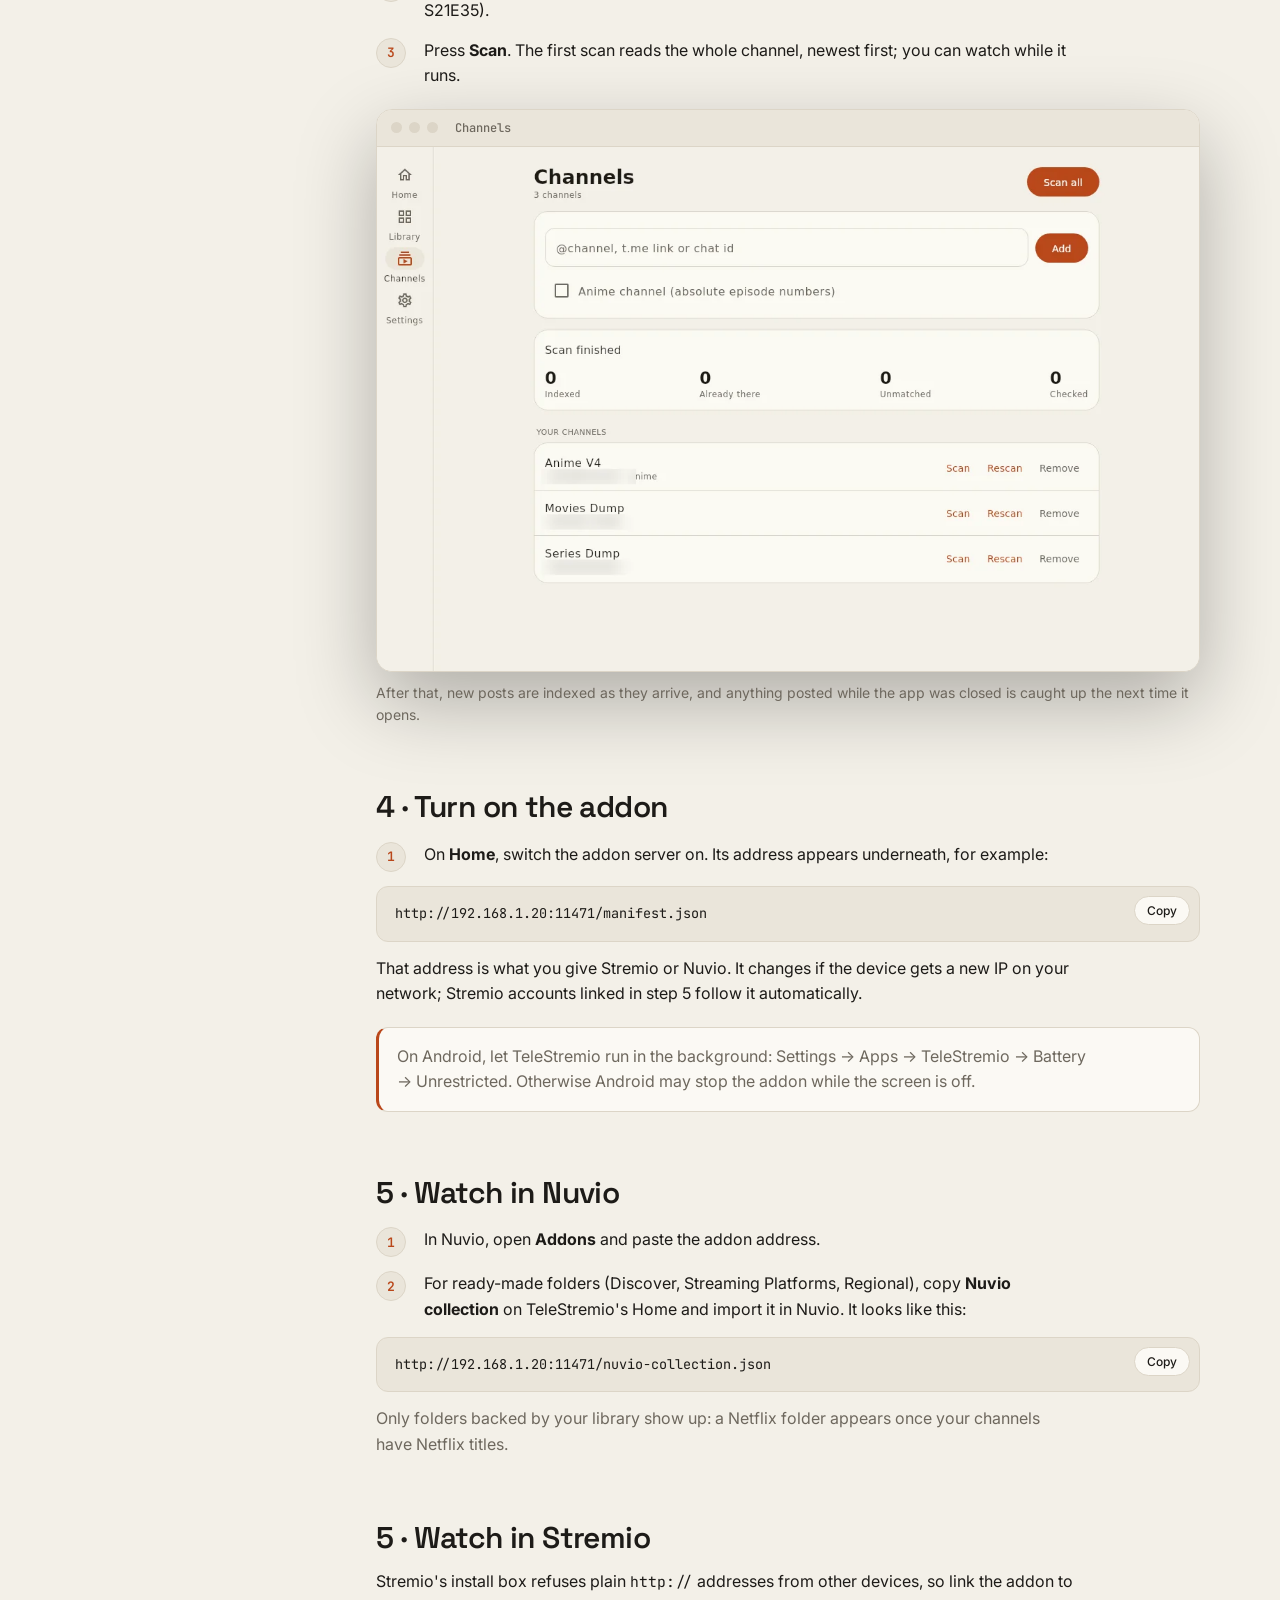
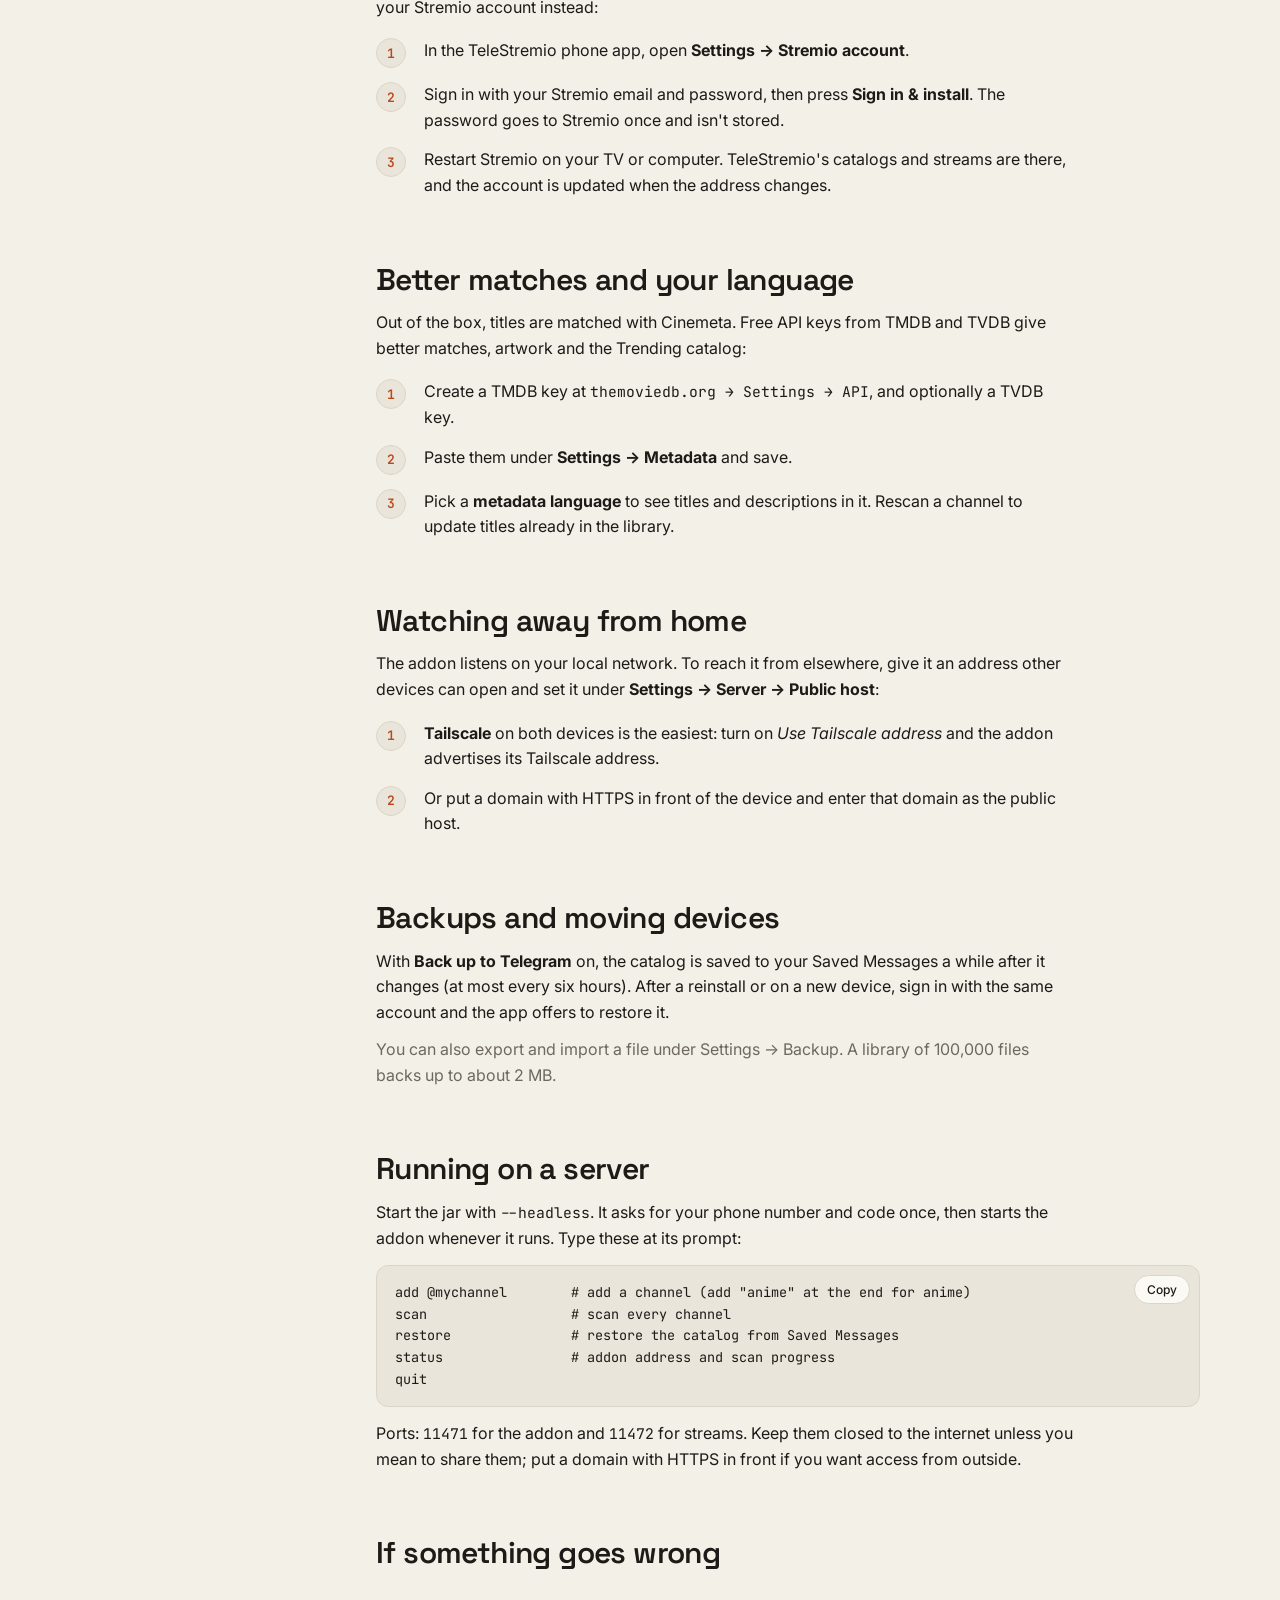
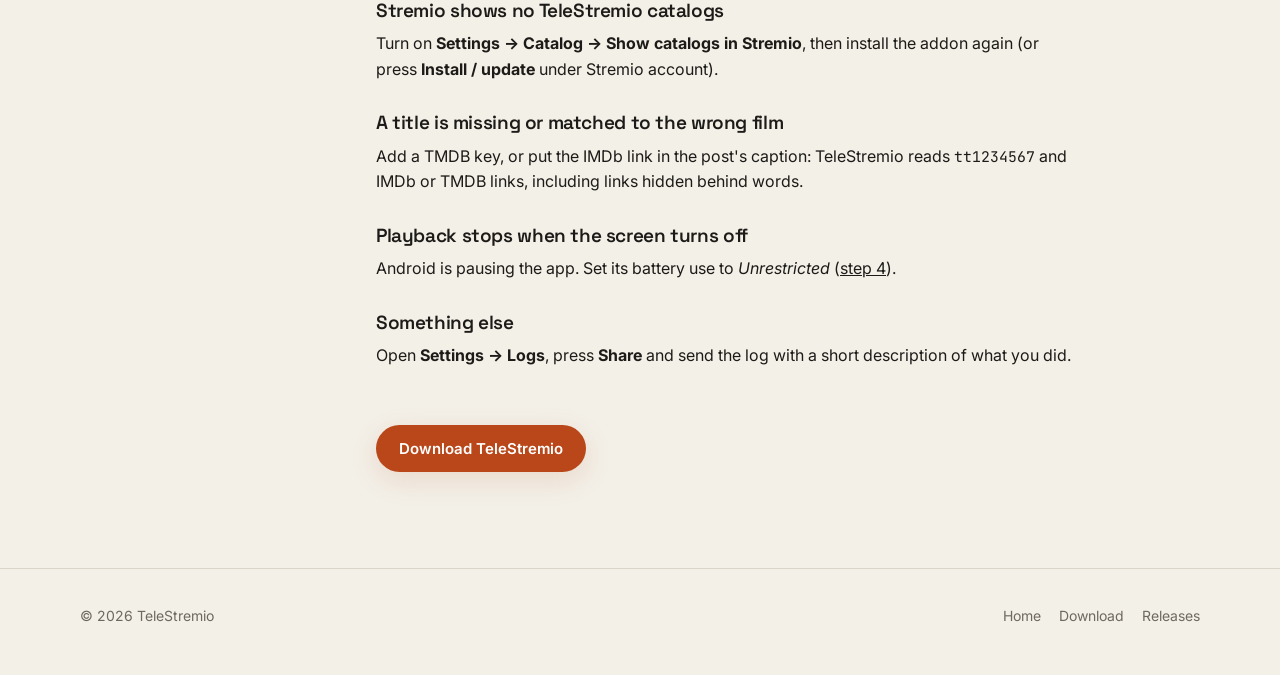
==== commit 77025790: "Linux: the folder xdg-desktop-menu needs is /usr/share/desktop-directories" ====
--- a/setup.html
+++ b/setup.html
@@ -105,7 +105,7 @@
       <p>Quickest: paste this in a terminal. On Debian or Ubuntu it installs the package; elsewhere it sets up the jar with a launcher and a menu entry.</p>
       <div class="codeblock"><pre>curl -fsSL https://weebzone.github.io/TeleStremio/install.sh | sh</pre><button class="copy" type="button">Copy</button></div>
       <p class="muted">Or by hand, on Debian or Ubuntu:</p>
-      <div class="codeblock"><pre>sudo mkdir -p /etc/xdg/menus/applications-merged && sudo apt install ./telestremio_*_amd64.deb</pre><button class="copy" type="button">Copy</button></div>
+      <div class="codeblock"><pre>sudo mkdir -p /usr/share/desktop-directories && sudo apt install ./telestremio_*_amd64.deb</pre><button class="copy" type="button">Copy</button></div>
       <p>Elsewhere, keep <span class="mono">libtdjni.so</span> next to the jar and run it with Java 17 or newer:</p>
       <div class="codeblock"><pre>java -jar telestremio-linux-x64.jar</pre><button class="copy" type="button">Copy</button></div>
     </div>
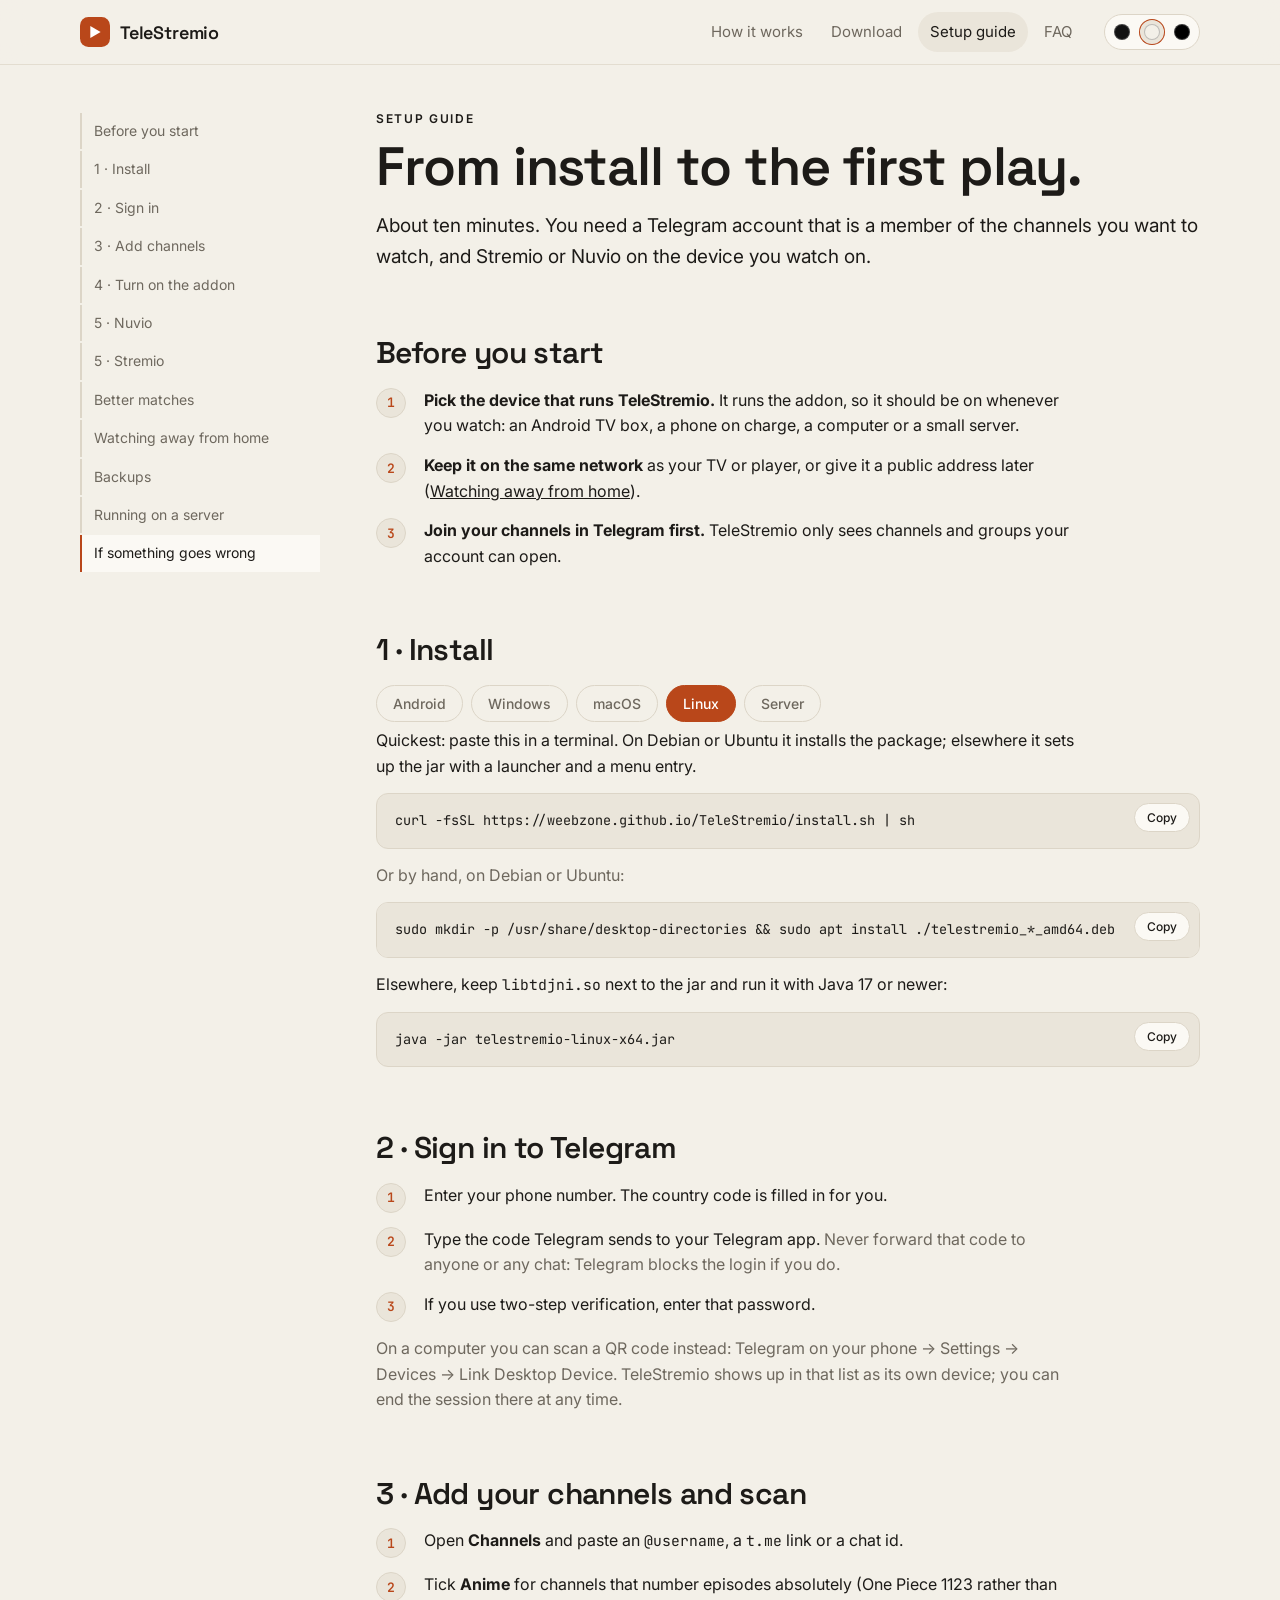
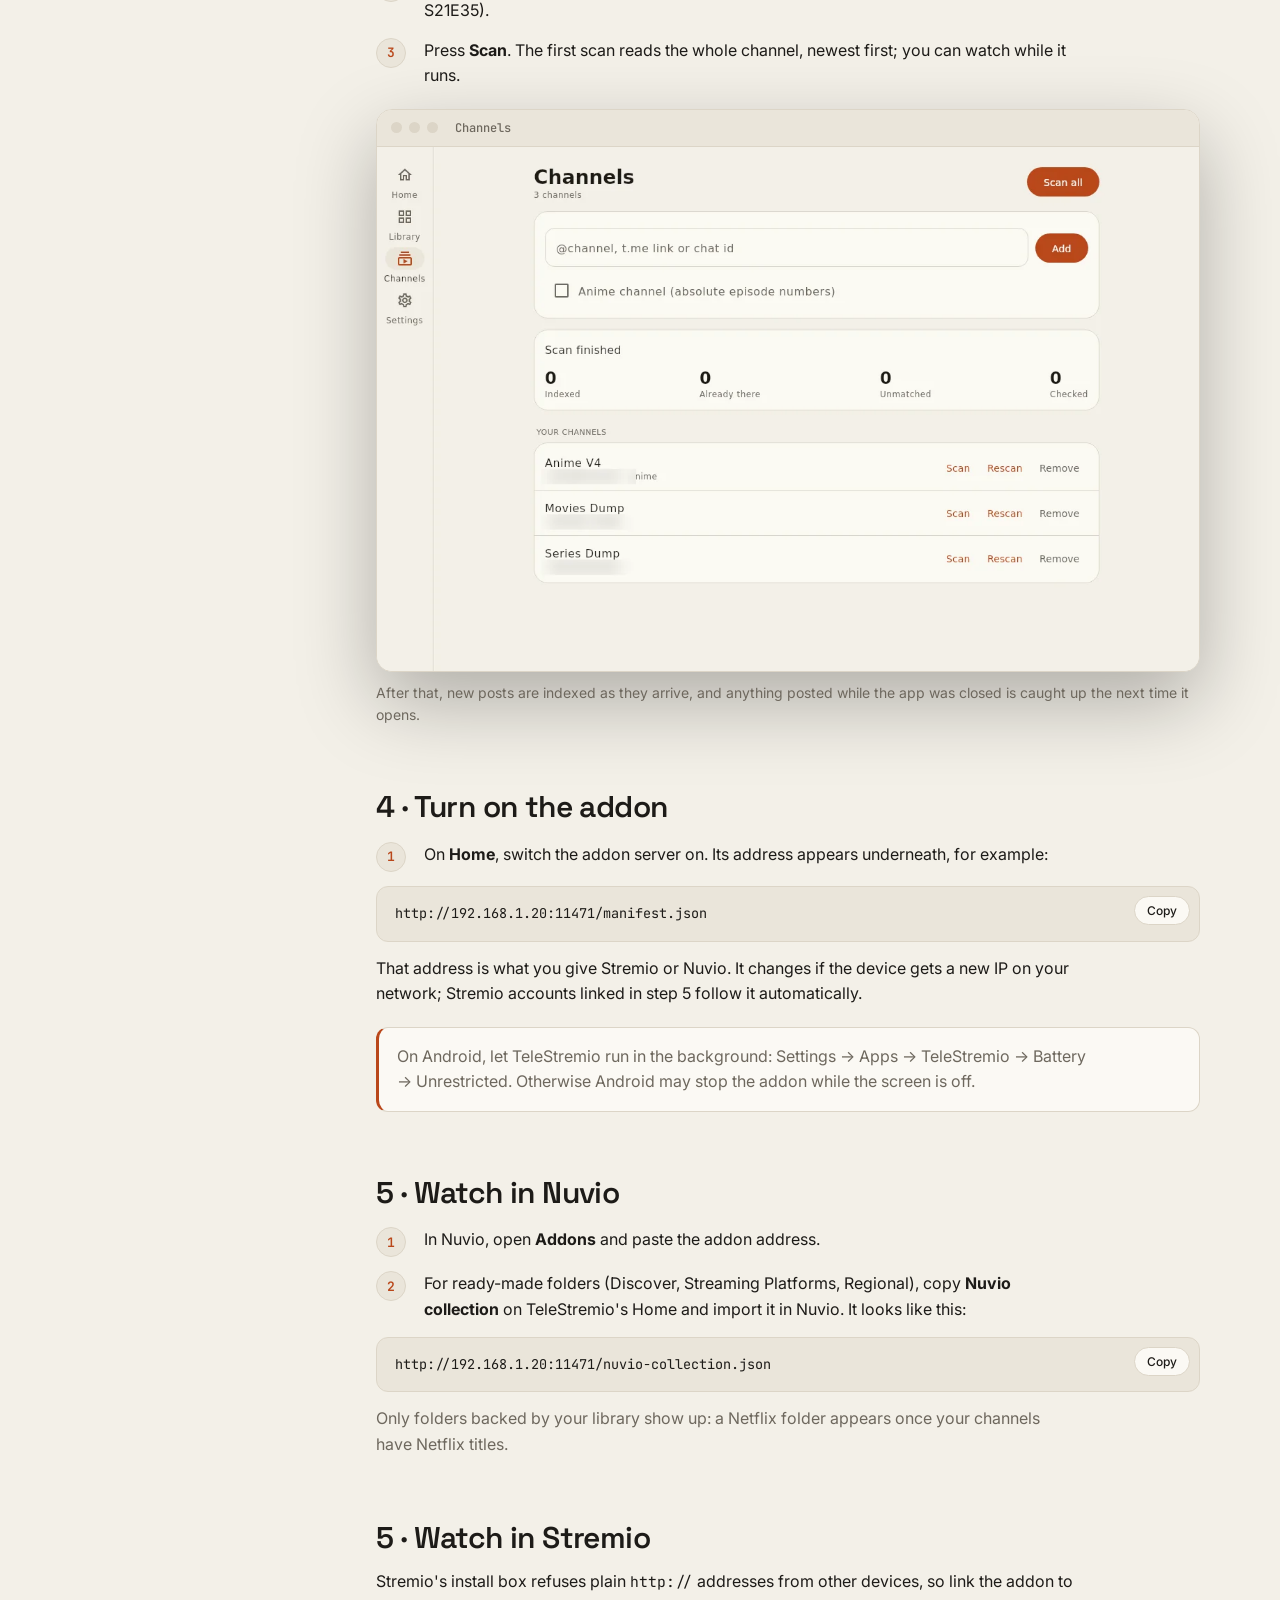
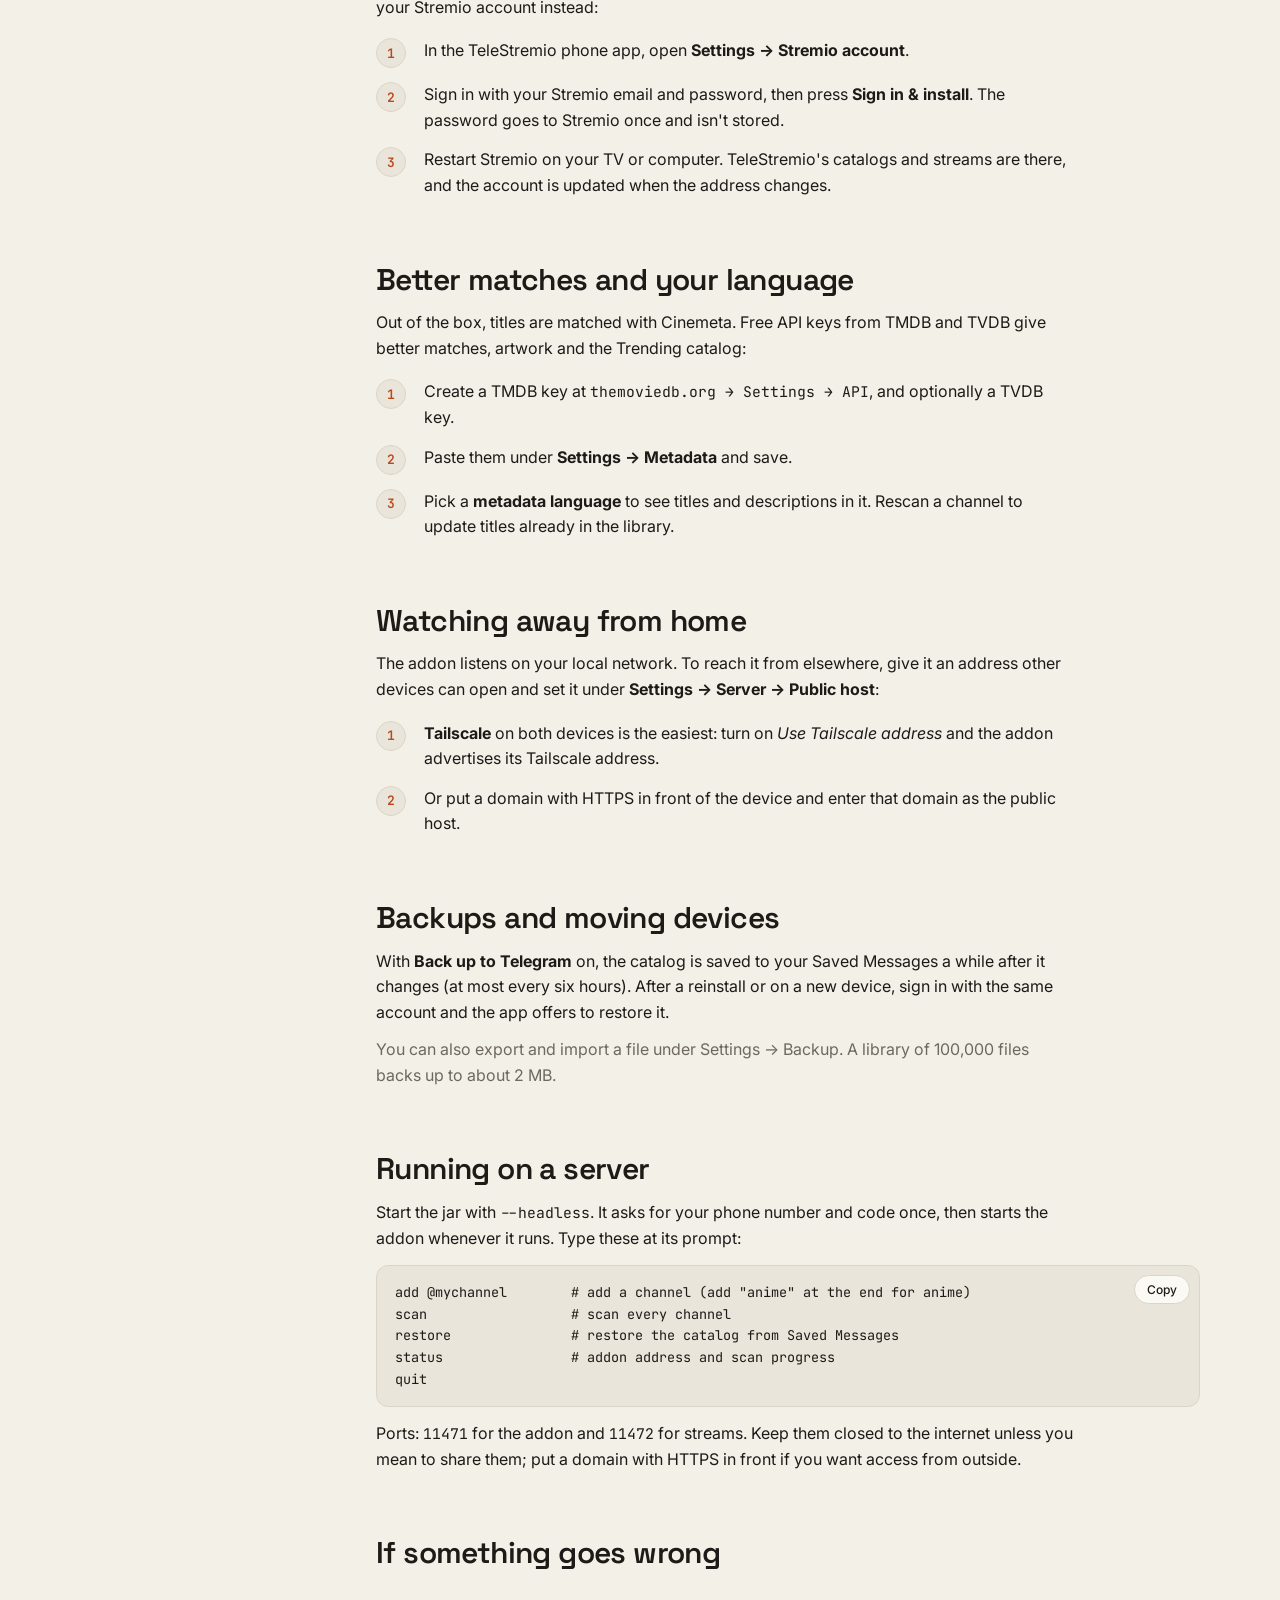
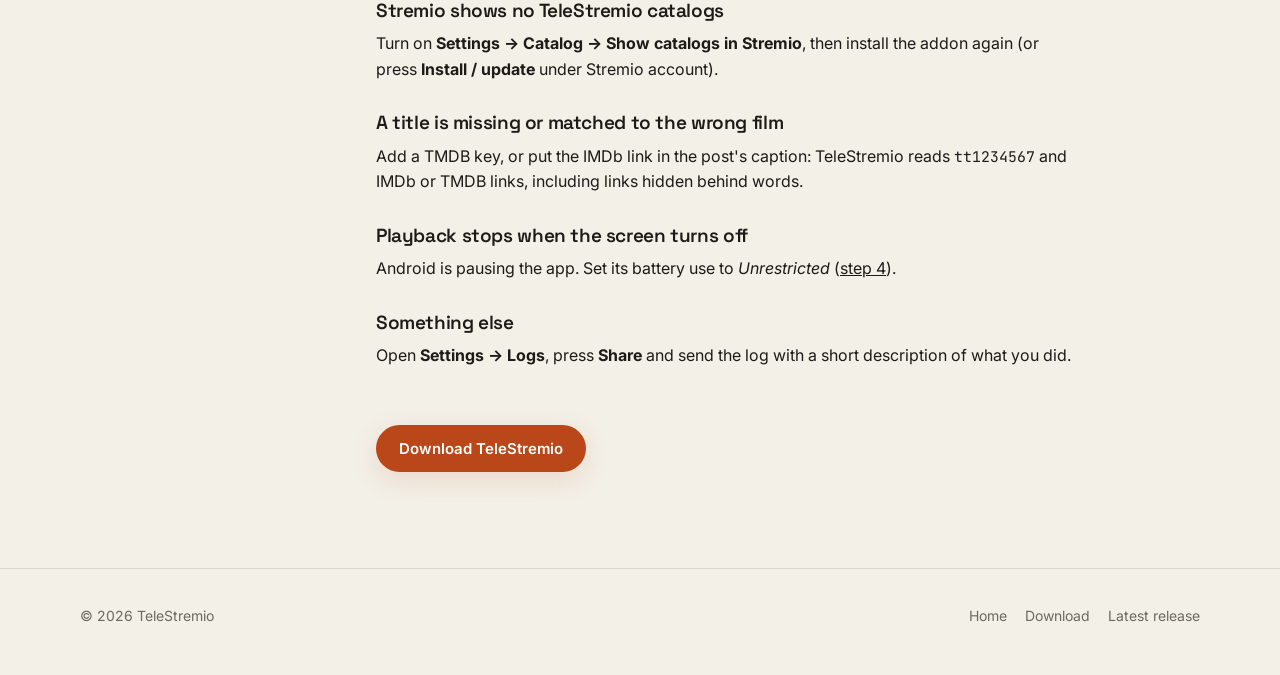
==== commit da77ada6: "Hero: live download, platform and language counts; release links go to the latest release - Download" ====
--- a/setup.html
+++ b/setup.html
@@ -205,7 +205,7 @@
     <nav aria-label="Footer">
       <a href="./">Home</a>
       <a href="./#download">Download</a>
-      <a href="https://github.com/weebzone/Telegram-Stremio/releases">Releases</a>
+      <a href="https://github.com/weebzone/Telegram-Stremio/releases/latest">Latest release</a>
     </nav>
   </div>
 </footer>
--- a/assets/site.css
+++ b/assets/site.css
@@ -108,8 +108,24 @@
 .hero h1 em { font-style: normal; color: var(--accent); }
 .hero .lede { margin-top: 18px; }
 .hero .btn-row { margin-top: 30px; }
-.hero-meta { display: flex; flex-wrap: wrap; gap: 8px 18px; margin-top: 26px; color: var(--muted); font-size: 14px; }
-.hero-meta b { color: var(--fg); font-weight: 600; }
+.release-pill { display: inline-flex; align-items: center; gap: 10px; margin-bottom: 20px; padding: 4px 14px 4px 4px; border: 1px solid var(--line); border-radius: 999px; background: var(--surface); color: var(--fg); font-size: 14px; text-decoration: none; transition: border-color .2s; }
+.release-pill b { padding: 4px 11px; border-radius: 999px; background: var(--accent); color: var(--on-accent); font-size: 12.5px; font-weight: 600; }
+.release-pill .arr { transition: transform .2s; }
+.release-pill:hover { border-color: var(--accent); }
+.release-pill:hover .arr { transform: translateX(3px); }
+
+.stats { list-style: none; display: flex; flex-wrap: wrap; margin: 28px 0 0; padding: 0; }
+.stats li { display: grid; gap: 6px; padding: 2px clamp(14px, 2.2vw, 26px); border-left: 1px solid var(--line); }
+.stats li:first-child { padding-left: 0; border-left: 0; }
+.stat-n { position: relative; display: block; font: 600 clamp(26px, 2.9vw, 36px)/1 var(--display); letter-spacing: -.02em; font-variant-numeric: tabular-nums; }
+.stat-ghost { visibility: hidden; }
+.stat-live { position: absolute; inset: 0; white-space: nowrap; }
+.stat-n.landed .stat-live { animation: landed .6s cubic-bezier(.2,.7,.2,1); }
+@keyframes landed { 40% { color: var(--accent); transform: translateY(-3px); } }
+.stat-label { display: inline-flex; align-items: center; gap: 7px; color: var(--muted); font-size: 14px; }
+.live-dot { position: relative; width: 7px; height: 7px; border-radius: 50%; background: var(--ok); }
+.live-dot::after { content: ""; position: absolute; inset: 0; border-radius: 50%; background: var(--ok); animation: ping 2.2s cubic-bezier(0,0,.2,1) infinite; }
+@keyframes ping { 70%, 100% { transform: scale(2.6); opacity: 0; } }
 @media (max-width: 900px) { .hero .wrap { grid-template-columns: minmax(0, 1fr); } }
 
 /* App window frame around screenshots */
